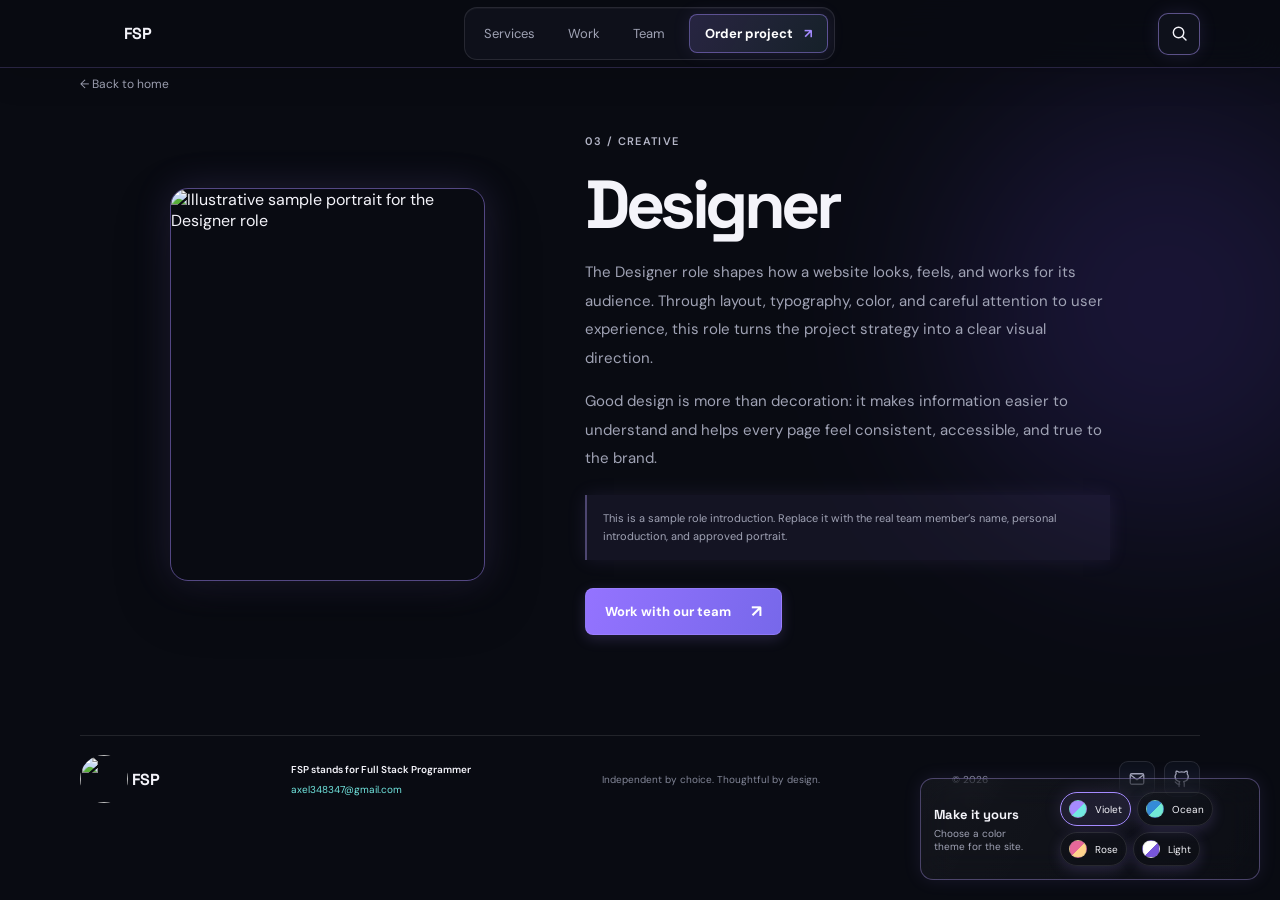
==== designer.html @ d10b5d86 "Add files via upload" ====
<!DOCTYPE html>
<html lang="en">
  <head>
    <meta charset="UTF-8" />
    <meta name="viewport" content="width=device-width, initial-scale=1.0, viewport-fit=cover" />
    <meta name="theme-color" content="#090b12" />
    <meta name="description" content="Meet the Designer role in the CORE FS PANIC sample team." />
    <title>Designer — CORE FS PANIC</title>
    <link rel="preconnect" href="https://fonts.googleapis.com" />
    <link rel="preconnect" href="https://fonts.gstatic.com" crossorigin />
    <link href="https://fonts.googleapis.com/css2?family=DM+Sans:wght@400;500;600;700&family=Space+Grotesk:wght@400;500;600;700&display=swap" rel="stylesheet" />
    <link rel="stylesheet" href="styles.css" />
  </head>
  <body>
    <div class="ambient ambient-one" aria-hidden="true"></div>
    <header class="site-header">
      <a class="team-brand header-team-brand" href="index.html#home" aria-label="CORE FS PANIC, home"><span class="team-brand-mark" aria-hidden="true"><span>FS</span><i></i></span><span class="team-brand-name"><strong>CORE</strong><span>FS PANIC</span></span></a>
      <button class="menu-toggle" type="button" aria-label="Open navigation" aria-expanded="false"><span></span><span></span></button>
      <nav class="navigation" aria-label="Main navigation"><a href="services.html">Services</a><a href="work.html">Work</a><a href="index.html#team">Team</a><a class="nav-cta" href="services.html#project-enquiry">Order project <span aria-hidden="true">↗</span></a></nav>
    </header>
    <main class="section-wrap">
      <a class="back-link profile-home-link" href="index.html#home">← Back to home</a>
      <section class="team-profile">
        <img class="team-profile-photo" src="https://images.unsplash.com/photo-1506794778202-cad84cf45f1d?auto=format&fit=crop&w=800&q=85" alt="Illustrative sample portrait for the Designer role" />
        <div class="team-profile-copy"><p class="eyebrow">03 / Creative</p><h1>Designer</h1><p class="team-profile-intro">The Designer role shapes how a website looks, feels, and works for its audience. Through layout, typography, color, and careful attention to user experience, this role turns the project strategy into a clear visual direction.</p><p class="team-profile-intro">Good design is more than decoration: it makes information easier to understand and helps every page feel consistent, accessible, and true to the brand.</p><p class="team-profile-note">This is a sample role introduction. Replace it with the real team member’s name, personal introduction, and approved portrait.</p><a class="button button-primary" href="services.html#project-enquiry">Work with our team <span aria-hidden="true">↗</span></a></div>
      </section>
    </main>
    <footer class="site-footer"><a class="footer-logo" href="index.html#home" aria-label="Home"><img src="https://i.pinimg.com/736x/51/76/e4/5176e4032d4d30d5bdba6183592d395f.jpg" alt="" loading="lazy" /></a><div class="footer-details"><span class="footer-full-form">FSP stands for Full Stack Programmer</span><a class="footer-email" href="mailto:axel348347@gmail.com">axel348347@gmail.com</a></div><p>Independent by choice. Thoughtful by design.</p><span>© <span id="year"></span></span></footer>
    <script src="script.js"></script>
  </body>
</html>
---- styles.css ----
:root {
  color-scheme: dark;
  --bg: #090b12;
  --panel: #10131e;
  --text: #f4f4fa;
  --muted: #a0a3b5;
  --purple: #a58bff;
  --cyan: #72e8e1;
  --line: rgba(255, 255, 255, .1);
  --font-body: 'DM Sans', sans-serif;
  --font-display: 'Space Grotesk', sans-serif;
}

* { box-sizing: border-box; }
html { scroll-behavior: smooth; scroll-padding-top: 90px; }
body { margin: 0; overflow-x: hidden; background: var(--bg); color: var(--text); font-family: var(--font-body); -webkit-font-smoothing: antialiased; }
a { color: inherit; text-decoration: none; }
button { font: inherit; }
::selection { background: rgba(165, 139, 255, .4); color: #fff; }

.ambient { position: absolute; z-index: -1; pointer-events: none; border-radius: 50%; filter: blur(100px); opacity: .18; }
.ambient-one { width: 430px; height: 430px; top: 90px; right: -100px; background: #6545dc; }
.ambient-two { width: 340px; height: 340px; top: 1100px; left: -160px; background: #087d89; opacity: .12; }
.site-header, .site-footer { width: min(1120px, calc(100% - 64px)); margin: 0 auto; display: flex; align-items: center; justify-content: space-between; }
.site-header { height: 86px; border-bottom: 1px solid rgba(255,255,255,.07); }
.site-header > .header-logo { position: relative; z-index: 1; display: inline-flex; width: 48px; height: 48px; flex: 0 0 48px; overflow: hidden; border-radius: 50%; }
.site-header > .header-logo img { display: block; width: 100%; height: 100%; object-fit: cover; }
.brand { display: inline-flex; align-items: center; gap: 10px; font-family: var(--font-display); font-weight: 600; letter-spacing: -.04em; }
.brand-mark { width: 31px; height: 31px; display: grid; place-items: center; border: 1px solid rgba(165,139,255,.55); border-radius: 10px; color: var(--purple); box-shadow: 0 0 20px rgba(165,139,255,.16); font-size: 15px; }
.brand-dot { color: var(--purple); }
.navigation { display: flex; align-items: center; gap: 35px; color: #c3c4d0; font-size: 13px; }
.navigation a { transition: color .2s ease; }
.navigation a:hover, .text-link:hover, .card-link:hover { color: var(--cyan); }
.navigation .nav-cta { padding: 10px 16px; border: 1px solid rgba(165,139,255,.45); border-radius: 8px; color: white; box-shadow: 0 0 18px rgba(165,139,255,.1); }
.nav-cta span { margin-left: 8px; color: var(--purple); }
.menu-toggle { display: none; }
.section-wrap { width: min(1120px, calc(100% - 64px)); margin-inline: auto; }
.hero { min-height: 594px; display: grid; grid-template-columns: 1.1fr .9fr; align-items: center; gap: 20px; padding-top: 28px; padding-bottom: 45px; }
.eyebrow { margin: 0 0 22px; color: #b4b6c7; font-size: 11px; font-weight: 600; letter-spacing: .12em; text-transform: uppercase; }
.status-dot, .code-dot { display: inline-block; width: 7px; height: 7px; margin-right: 8px; border-radius: 50%; background: #71e6bd; box-shadow: 0 0 12px rgba(113,230,189,.8); vertical-align: 1px; }
.eyebrow-divider { padding: 0 7px; color: #5d6073; }
h1, h2, h3, p { margin-top: 0; }
h1, h2, h3 { font-family: var(--font-display); }
h1 { margin-bottom: 22px; font-size: clamp(48px, 6.1vw, 76px); line-height: 1.03; letter-spacing: -.065em; }
.gradient-text { color: transparent; background: linear-gradient(100deg, #c2adff 10%, #8cafff 52%, #7ce9db 100%); -webkit-background-clip: text; background-clip: text; }
.hero-description { max-width: 480px; margin-bottom: 29px; color: var(--muted); font-size: 16px; line-height: 1.8; }
.hero-actions { display: flex; align-items: center; gap: 27px; }
.button { min-height: 47px; padding: 0 19px; display: inline-flex; align-items: center; justify-content: center; gap: 20px; border-radius: 8px; font-size: 13px; font-weight: 700; transition: transform .2s ease, box-shadow .2s ease; }
.button:hover { transform: translateY(-2px); }
.button-primary { background: linear-gradient(110deg, #9473ff, #7768ea); color: #fff; box-shadow: 0 0 28px rgba(143,112,255,.32), inset 0 1px rgba(255,255,255,.3); }
.button-primary:hover { box-shadow: 0 0 38px rgba(143,112,255,.5), inset 0 1px rgba(255,255,255,.3); }
.button span { font-size: 17px; }
.text-link { color: #d6d6e0; font-size: 13px; transition: color .2s ease; }
.text-link span { padding-left: 8px; color: var(--purple); }
.hero-note { display: flex; align-items: center; gap: 11px; margin-top: 48px; color: #737789; font-size: 11px; }
.note-line { width: 28px; height: 1px; background: #62518f; }
.hero-art { position: relative; height: 430px; display: grid; place-items: center; isolation: isolate; }
.orbit { position: absolute; left: 50%; top: 50%; border: 1px solid rgba(198,188,255,.17); border-radius: 50%; transform: translate(-50%,-50%) rotate(-25deg); }
.orbit-outer { width: 385px; height: 275px; }
.orbit-inner { width: 290px; height: 205px; transform: translate(-50%,-50%) rotate(34deg); border-color: rgba(117,226,226,.18); }
.orb { position: absolute; border-radius: 50%; }
.orb-main { width: 205px; height: 205px; background: radial-gradient(circle at 33% 28%, #edddff 0, #a58bff 16%, #6652c9 47%, #18233b 76%); box-shadow: 0 0 45px rgba(165,139,255,.45), 0 0 110px rgba(90,84,211,.28), inset -20px -18px 38px rgba(4,8,20,.55); }
.orb-main::after { content: ''; position: absolute; inset: 5px; border: 1px solid rgba(255,255,255,.19); border-radius: inherit; }
.orb-small { width: 31px; height: 31px; top: 79px; right: 78px; background: radial-gradient(circle at 35% 30%, #d8fffa, #67d9d2 45%, #286f85); box-shadow: 0 0 27px rgba(114,232,225,.75); }
.art-card { position: absolute; display: flex; align-items: center; gap: 10px; padding: 12px 15px; border: 1px solid rgba(255,255,255,.12); border-radius: 10px; background: rgba(18,20,32,.78); box-shadow: 0 12px 40px rgba(0,0,0,.28); color: #e5e4ef; font-size: 11px; backdrop-filter: blur(14px); }
.card-top { top: 92px; left: 4px; transform: rotate(-5deg); }
.card-bottom { right: -4px; bottom: 96px; transform: rotate(4deg); }
.card-icon { color: var(--purple); font-size: 19px; }
.code-dot { width: 7px; height: 7px; margin: 0; }
.art-spark { position: absolute; color: #a9fbef; text-shadow: 0 0 15px var(--cyan); }
.spark-one { top: 113px; right: 50px; font-size: 23px; }
.spark-two { left: 54px; bottom: 110px; color: #c5adff; font-size: 30px; }
.trust-strip { min-height: 62px; display: flex; align-items: center; justify-content: center; gap: 25px; padding: 12px 20px; border-top: 1px solid var(--line); border-bottom: 1px solid var(--line); color: #7e8293; font-size: 9px; font-weight: 600; letter-spacing: .15em; }
.strip-line { width: 4px; height: 4px; border-radius: 50%; background: #8d79e8; box-shadow: 0 0 9px #8d79e8; }
.section-block { padding-top: 112px; padding-bottom: 112px; }
.section-heading { display: flex; align-items: end; justify-content: space-between; gap: 40px; margin-bottom: 42px; }
.section-heading .eyebrow { margin-bottom: 16px; }
h2 { margin-bottom: 0; font-size: clamp(36px, 4.4vw, 53px); line-height: 1.1; letter-spacing: -.055em; }
.muted-heading { color: #777b8d; }
.section-intro { max-width: 340px; margin: 0 0 4px; color: var(--muted); font-size: 13px; line-height: 1.8; }
.service-grid { display: grid; grid-template-columns: repeat(3, 1fr); gap: 15px; }
.service-card { min-height: 260px; padding: 23px 22px 20px; border: 1px solid var(--line); border-radius: 12px; background: linear-gradient(145deg, rgba(255,255,255,.035), rgba(255,255,255,.012)); transition: border-color .25s ease, transform .25s ease, box-shadow .25s ease; }
.service-card:hover { transform: translateY(-5px); border-color: rgba(165,139,255,.42); box-shadow: 0 10px 36px rgba(104,82,194,.12); }
.service-number { color: #777b8c; font-size: 9px; font-weight: 600; letter-spacing: .13em; }
.service-icon { width: 39px; height: 39px; margin: 22px 0 17px; display: grid; place-items: center; border: 1px solid rgba(165,139,255,.24); border-radius: 10px; background: rgba(165,139,255,.08); color: #b9a6ff; font-size: 20px; box-shadow: 0 0 20px rgba(165,139,255,.08); }
.service-card h3 { margin-bottom: 9px; font-size: 18px; letter-spacing: -.035em; }
.service-card p { min-height: 43px; margin-bottom: 15px; color: var(--muted); font-size: 11px; line-height: 1.7; }
.card-link { display: inline-flex; align-items: center; gap: 8px; margin-top: 4px; padding: 9px 12px; border: 1px solid rgba(165,139,255,.4); border-radius: 7px; background: rgba(165,139,255,.08); color: #c8c9d4; font-size: 10px; font-weight: 600; transition: color .2s ease, background .2s ease, border-color .2s ease, transform .2s ease; }
.card-link span { color: var(--purple); }
.service-card:hover .card-link { transform: translateY(-1px); border-color: var(--purple); background: rgba(165,139,255,.14); }
.work-section { border-top: 1px solid rgba(255,255,255,.055); border-bottom: 1px solid rgba(255,255,255,.055); background: linear-gradient(180deg, rgba(255,255,255,.015), rgba(255,255,255,.035) 50%, rgba(255,255,255,.012)); }
.work-heading { align-items: end; }
.project-grid { display: grid; grid-template-columns: 1fr 1fr; gap: 22px; }
.project-card { min-width: 0; }
.project-visual { position: relative; height: 300px; overflow: hidden; border: 1px solid rgba(255,255,255,.09); border-radius: 12px; transition: transform .3s ease, box-shadow .3s ease; }
.project-card:hover .project-visual { transform: translateY(-4px); box-shadow: 0 16px 44px rgba(0,0,0,.25); }
.lumen-visual { display: flex; align-items: center; justify-content: center; flex-direction: column; background: radial-gradient(ellipse at 50% 57%, #6f263c 0, #351726 37%, #17121b 76%); }
.lumen-sun { position: absolute; width: 155px; height: 155px; top: 43px; border-radius: 50%; background: linear-gradient(145deg, #ffdcb0, #e68668 66%, #bb4760); box-shadow: 0 0 75px rgba(255,129,115,.25); }
.lumen-word { z-index: 1; margin-top: 48px; color: #fff1df; font-family: var(--font-display); font-size: 49px; letter-spacing: -.08em; }
.lumen-word span { margin-left: 3px; font-family: var(--font-body); font-size: 10px; vertical-align: top; }
.lumen-caption { z-index: 1; margin-top: 1px; color: #f6cbb9; font-size: 8px; letter-spacing: .24em; }
.field-visual { padding: 23px 28px; background: #d0d8c2; color: #1c382d; }
.field-top, .field-bottom { position: relative; z-index: 1; display: flex; justify-content: space-between; font-size: 8px; font-weight: 700; letter-spacing: .16em; }
.field-top span { font-weight: 500; }
.field-shape { position: absolute; top: 76px; right: 53px; width: 185px; height: 185px; border: 1px solid rgba(28,56,45,.5); border-radius: 50%; background: radial-gradient(ellipse at 45% 40%, #d8a276, #a0aa7b 60%, #71856c); box-shadow: 14px 14px 0 rgba(36,62,48,.16); }
.field-title { position: relative; z-index: 1; margin-top: 73px; font-family: var(--font-display); font-size: 42px; line-height: .98; letter-spacing: -.07em; }
.field-title i { color: #496c51; font-weight: 400; }
.field-bottom { position: absolute; right: 28px; bottom: 22px; left: 28px; }
.project-meta { display: flex; justify-content: space-between; align-items: center; padding: 17px 2px 0; }
.project-meta h3 { margin-bottom: 5px; font-size: 15px; }
.project-meta p { margin: 0; color: #888c9d; font-size: 11px; }
.project-arrow { width: 32px; height: 32px; display: grid; place-items: center; border: 1px solid var(--line); border-radius: 50%; color: var(--purple); }
.about-section { display: grid; grid-template-columns: .8fr 1.2fr; align-items: center; gap: 80px; }
.about-mark { position: relative; width: 275px; height: 340px; margin: 0 auto; border: 1px solid rgba(165,139,255,.4); border-radius: 18px; box-shadow: 0 0 42px rgba(113,91,223,.2), 0 18px 45px rgba(0,0,0,.28); }
.about-photo { display: block; width: 100%; height: 100%; border: 3px solid rgba(165,139,255,.42); border-radius: inherit; object-fit: cover; object-position: center 35%; box-shadow: 0 0 24px rgba(165,139,255,.22); }
.about-ring { position: absolute; top: 14px; right: -17px; width: 62px; height: 62px; display: grid; place-items: center; border: 1px solid rgba(114,232,225,.4); border-radius: 50%; background: #0c1119; color: var(--cyan); font-size: 6px; line-height: 1.5; text-align: center; letter-spacing: .12em; transform: rotate(15deg); }
.about-copy .eyebrow { margin-bottom: 16px; }
.about-copy h2 { max-width: 520px; margin-bottom: 20px; font-size: clamp(35px, 4vw, 47px); }
.about-copy > p:not(.eyebrow) { max-width: 570px; margin-bottom: 14px; color: var(--muted); font-size: 13px; line-height: 1.85; }
.about-copy .text-link { display: inline-block; margin-top: 12px; }
.contact-section { position: relative; margin-bottom: 70px; padding: 78px 25px 72px; overflow: hidden; border: 1px solid rgba(165,139,255,.2); border-radius: 17px; background: radial-gradient(ellipse at 50% 115%, rgba(105,78,217,.23), transparent 57%), linear-gradient(135deg, #11131e, #0e1019); text-align: center; box-shadow: 0 15px 70px rgba(87,65,174,.09); }
.contact-section::before { content: ''; position: absolute; top: -145px; left: 50%; width: 310px; height: 230px; border-radius: 50%; background: rgba(118,89,255,.14); filter: blur(75px); transform: translateX(-50%); }
.contact-section > * { position: relative; }
.contact-section .eyebrow { margin-bottom: 19px; }
.contact-section h2 { font-size: clamp(43px, 6vw, 67px); }
.contact-copy { margin: 19px 0 25px; color: var(--muted); font-size: 13px; }
.contact-button { min-width: 220px; }
.contact-reminder { margin: 15px 0 0; color: #777b8d; font-size: 10px; }
.site-footer { min-height: 88px; border-top: 1px solid var(--line); color: #828697; font-size: 10px; }
.site-footer .brand { color: var(--text); font-size: 13px; }
.site-footer .brand-mark { width: 27px; height: 27px; font-size: 12px; }
.site-footer .footer-logo { position: relative; z-index: 1; display: inline-flex; width: 48px; height: 48px; flex: 0 0 48px; overflow: hidden; border-radius: 50%; }
.site-footer .footer-logo img { display: block; width: 100%; height: 100%; object-fit: cover; }
.site-footer p { margin: 0; }

@media (max-width: 760px) {
  .site-header, .site-footer, .section-wrap { width: min(100% - 40px, 560px); }
  .site-header { height: 72px; }
  .menu-toggle { width: 38px; height: 38px; display: flex; flex-direction: column; align-items: center; justify-content: center; gap: 5px; border: 1px solid var(--line); border-radius: 8px; background: transparent; cursor: pointer; }
  .menu-toggle span { width: 15px; height: 1px; background: #eee; transition: transform .2s ease; }
  .menu-toggle[aria-expanded="true"] span:first-child { transform: translateY(3px) rotate(45deg); }
  .menu-toggle[aria-expanded="true"] span:last-child { transform: translateY(-3px) rotate(-45deg); }
  .navigation { position: absolute; z-index: 5; top: 64px; right: 20px; left: 20px; display: none; align-items: stretch; gap: 0; padding: 8px 16px; border: 1px solid var(--line); border-radius: 12px; background: rgba(15,17,27,.97); box-shadow: 0 14px 35px rgba(0,0,0,.35); }
  .navigation.is-open { display: flex; flex-direction: column; }
  .navigation a { padding: 13px 4px; }
  .navigation .nav-cta { margin: 5px 0 8px; padding: 11px 13px; }
  .hero { min-height: initial; grid-template-columns: 1fr; gap: 4px; padding-top: 75px; padding-bottom: 25px; }
  .hero-copy { position: relative; z-index: 1; }
  .hero-art { height: 330px; margin-top: -3px; }
  .orb-main { width: 170px; height: 170px; }
  .orbit-outer { width: min(350px, 90vw); height: 245px; }
  .orbit-inner { width: min(270px, 76vw); height: 190px; }
  .orb-small { top: 46px; right: 18%; }
  .card-top { top: 50px; left: 0; }
  .card-bottom { right: 0; bottom: 55px; }
  .trust-strip { flex-wrap: wrap; gap: 12px; font-size: 8px; }
  .section-block { padding-top: 78px; padding-bottom: 78px; }
  .section-heading { display: block; margin-bottom: 30px; }
  .section-intro { margin-top: 17px; }
  .service-grid { grid-template-columns: 1fr; gap: 12px; }
  .service-card { min-height: 0; }
  .service-card p { min-height: 0; }
  .team-grid { grid-template-columns: repeat(2, minmax(0, 1fr)); gap: 12px; }
  .team-card-copy { padding: 13px 11px 15px; }
  .project-grid { grid-template-columns: 1fr; gap: 27px; }
  .project-visual { height: 260px; }
  .about-section { grid-template-columns: 1fr; gap: 48px; }
  .about-mark { width: min(225px, 80vw); height: 280px; }
  .contact-section { margin-bottom: 45px; padding: 62px 18px; }
  .site-footer { min-height: 105px; flex-wrap: wrap; gap: 4px 12px; padding: 20px 0; }
  .site-footer p { order: 3; width: 100%; }
}

@media (max-width: 420px) {
  .site-header, .site-footer, .section-wrap { width: calc(100% - 36px); }
  h1 { font-size: 48px; }
  .hero .eyebrow { font-size: 9px; letter-spacing: .09em; }
  .hero-description { font-size: 14px; }
  .hero-actions { gap: 17px; }
  .button { padding-inline: 14px; gap: 12px; }
  .hero-note { margin-top: 36px; }
  .trust-strip { letter-spacing: .1em; }
  .project-visual { height: 225px; }
  .lumen-sun { width: 125px; height: 125px; top: 31px; }
  .lumen-word { font-size: 42px; }
  .field-shape { top: 56px; right: 31px; width: 155px; height: 155px; }
  .field-title { margin-top: 64px; font-size: 36px; }
  .contact-section h2 { font-size: 42px; }
}

@media (prefers-reduced-motion: reduce) {
  *, *::before, *::after { scroll-behavior: auto !important; transition-duration: .01ms !important; }
}

/* Team identity and profiles */
.team-brand { width: fit-content; display: flex; align-items: center; gap: 13px; margin: 0 0 34px; padding: 12px 17px 12px 12px; border: 1px solid rgba(165,139,255,.32); border-radius: 14px; background: linear-gradient(120deg, rgba(165,139,255,.1), rgba(114,232,225,.035)); box-shadow: 0 8px 30px rgba(90,70,175,.15); }
.team-brand-mark { position: relative; width: 48px; height: 48px; display: grid; place-items: center; overflow: hidden; border: 1px solid rgba(114,232,225,.55); border-radius: 13px; background: linear-gradient(145deg, rgba(165,139,255,.24), rgba(114,232,225,.08)); color: var(--text); font-family: var(--font-display); font-size: 17px; font-weight: 700; letter-spacing: -.08em; box-shadow: inset 0 0 16px rgba(165,139,255,.14), 0 0 18px rgba(114,232,225,.12); }
.team-brand-mark i { position: absolute; right: 5px; bottom: 6px; width: 8px; height: 8px; border-radius: 50%; background: var(--cyan); box-shadow: 0 0 10px var(--cyan); }
.team-brand-name { display: grid; gap: 2px; font-family: var(--font-display); line-height: 1; letter-spacing: .12em; }
.team-brand-name strong { color: var(--muted); font-size: 9px; font-weight: 600; }
.team-brand-name > span { color: var(--text); font-size: 16px; font-weight: 700; }
.site-header .header-team-brand { flex: 0 0 auto; margin: 0; padding: 6px 11px 6px 6px; gap: 9px; border-radius: 11px; }
.site-header .header-team-brand .team-brand-mark { width: 37px; height: 37px; border-radius: 10px; font-size: 14px; }
.site-header .header-team-brand .team-brand-mark i { right: 4px; bottom: 4px; width: 6px; height: 6px; }
.site-header .header-team-brand .team-brand-name strong { font-size: 7px; }
.site-header .header-team-brand .team-brand-name > span { font-size: 12px; }
.team-grid { display: grid; grid-template-columns: repeat(5, minmax(0, 1fr)); gap: 14px; }
@media (max-width: 1000px) {
  .team-grid { grid-template-columns: repeat(3, minmax(0, 1fr)); }
}
.team-card { display: block; min-width: 0; overflow: hidden; border: 1px solid var(--line); border-radius: 13px; background: linear-gradient(145deg, rgba(255,255,255,.045), rgba(255,255,255,.012)); color: inherit; text-decoration: none; transition: transform .25s ease, border-color .25s ease, box-shadow .25s ease; }
.team-card:hover { transform: translateY(-5px); border-color: rgba(165,139,255,.45); box-shadow: 0 12px 35px rgba(90,70,175,.16); }
.team-card:focus-visible { outline: 2px solid var(--cyan); outline-offset: 4px; }
.team-card img { display: block; width: 100%; aspect-ratio: 4 / 5; border: 2px solid rgba(165,139,255,.32); border-radius: 9px; object-fit: cover; object-position: center 35%; filter: saturate(.82); box-shadow: 0 0 18px rgba(165,139,255,.14); }
.team-card-copy { padding: 15px 14px 17px; }
.team-role { color: var(--purple); font-size: 8px; font-weight: 700; letter-spacing: .13em; }
.team-card h3 { margin: 9px 0 5px; font-size: 16px; }
.team-card p { margin: 0; color: var(--muted); font-size: 10px; line-height: 1.6; }
body[data-theme="light"] .team-card { background: linear-gradient(145deg, #fff, #f8f7fb); }
.team-name-link { display: inline-block; transition: color .2s ease; }
.team-name-link:hover, .team-name-link:focus-visible { color: var(--cyan); }
.team-name-link:focus-visible { outline: 2px solid var(--cyan); outline-offset: 4px; border-radius: 3px; }
.profile-home-link { margin: 28px 0 0; }
.team-profile { display: grid; grid-template-columns: minmax(220px, .75fr) 1.25fr; align-items: center; gap: clamp(35px, 8vw, 100px); max-width: 940px; margin: 22px auto 100px; }
.team-profile-photo { width: 100%; max-width: 340px; aspect-ratio: 4 / 5; object-fit: cover; object-position: center 35%; border: 1px solid color-mix(in srgb, var(--purple) 48%, transparent); border-radius: 18px; box-shadow: 0 20px 55px rgba(0,0,0,.25), 0 0 38px color-mix(in srgb, var(--purple) 16%, transparent); }
.team-profile-copy h1 { margin-bottom: 18px; font-size: clamp(44px, 6vw, 68px); }
.team-profile-intro { color: var(--muted); font-size: 15px; line-height: 1.9; }
.team-profile-note { margin: 22px 0 28px; padding: 14px 16px; border-left: 2px solid var(--purple); background: color-mix(in srgb, var(--purple) 7%, transparent); color: var(--muted); font-size: 11px; line-height: 1.7; }
.team-profile .back-link { margin-top: 0; }
@media (max-width: 760px) { .team-profile { grid-template-columns: 1fr; gap: 30px; margin: 22px auto 70px; } .team-profile-photo { width: min(100%, 300px); justify-self: center; } }

/* Interactive portfolio color themes */
body { transition: background-color .35s ease, color .35s ease; }
body[data-theme="ocean"] { --bg: #07111a; --panel: #0d1d2a; --purple: #71baff; --cyan: #72ead6; }
body[data-theme="rose"] { --bg: #160b12; --panel: #24101d; --purple: #ff8db5; --cyan: #ffd28c; }
body[data-theme="light"] {
  color-scheme: light;
  --bg: #f4f3f8;
  --panel: #ffffff;
  --text: #201d2b;
  --muted: #656174;
  --purple: #7755d9;
  --cyan: #138c88;
  --line: rgba(37, 31, 54, .14);
}
body[data-theme="ocean"] .gradient-text { background-image: linear-gradient(100deg, #9fd8ff 10%, #7cc8f2 52%, #81f1dc 100%); }
body[data-theme="rose"] .gradient-text { background-image: linear-gradient(100deg, #ffc0d4 10%, #ff9fba 52%, #ffd28c 100%); }
body[data-theme="light"] .gradient-text { background-image: linear-gradient(100deg, #7653d8 10%, #5678d7 52%, #168d88 100%); }
body[data-theme="ocean"] .button-primary { background: linear-gradient(110deg, #348bd8, #2777ba); box-shadow: 0 0 28px rgba(64, 160, 235, .3), inset 0 1px rgba(255,255,255,.3); }
body[data-theme="rose"] .button-primary { background: linear-gradient(110deg, #e76899, #c75281); box-shadow: 0 0 28px rgba(231, 104, 153, .3), inset 0 1px rgba(255,255,255,.3); }
body[data-theme="light"] .button-primary { background: linear-gradient(110deg, #7653d8, #5943b8); }
body[data-theme="ocean"] .ambient-one { background: #287dcc; }
body[data-theme="rose"] .ambient-one { background: #c94378; }
body[data-theme="light"] .ambient-one { opacity: .1; }
body[data-theme="ocean"] .contact-section { border-color: rgba(113,186,255,.27); background: radial-gradient(ellipse at 50% 115%, rgba(50,139,216,.24), transparent 57%), linear-gradient(135deg, #0e1b27, #0a141e); }
body[data-theme="rose"] .contact-section { border-color: rgba(255,141,181,.25); background: radial-gradient(ellipse at 50% 115%, rgba(205,75,130,.23), transparent 57%), linear-gradient(135deg, #21101b, #170c14); }
body[data-theme="ocean"] .navigation { color: #c0d5e5; }
body[data-theme="rose"] .navigation { color: #e2c5d1; }
body[data-theme="ocean"] .navigation .nav-cta { border-color: rgba(113,186,255,.45); }
body[data-theme="rose"] .navigation .nav-cta { border-color: rgba(255,141,181,.45); }
body[data-theme="light"] .navigation { color: #514d60; }
body[data-theme="light"] .navigation .nav-cta { color: var(--text); }
body[data-theme="light"] .eyebrow { color: #625e70; }
body[data-theme="light"] .muted-heading { color: #777286; }
body[data-theme="light"] .text-link,
body[data-theme="light"] .card-link { color: #4e4a5c; }
body[data-theme="light"] .trust-strip { color: #686477; }
body[data-theme="light"] .work-section { border-color: var(--line); background: linear-gradient(180deg, rgba(91,72,150,.025), rgba(91,72,150,.07) 50%, rgba(91,72,150,.025)); }
body[data-theme="light"] .service-card { background: linear-gradient(145deg, #fff, #f8f7fb); }
body[data-theme="light"] .service-number,
body[data-theme="light"] .project-meta p,
body[data-theme="light"] .site-footer { color: #686477; }
body[data-theme="light"] .contact-section { border-color: rgba(119,85,217,.25); background: radial-gradient(ellipse at 50% 115%, rgba(105,78,217,.13), transparent 57%), linear-gradient(135deg, #fff, #f4f1fb); }
body[data-theme="light"] .about-ring { background: #fff; }
body[data-theme="light"] .menu-toggle { background: rgba(255,255,255,.72); }
body[data-theme="light"] .menu-toggle span { background: #282437; }
body[data-theme="light"] .navigation { background: rgba(255,255,255,.98); }

.theme-picker { display: flex; align-items: center; justify-content: space-between; gap: 24px; margin: 0 0 30px; padding: 19px 22px; border: 1px solid var(--line); border-radius: 13px; background: linear-gradient(120deg, rgba(255,255,255,.045), rgba(255,255,255,.015)); }
.theme-picker-copy h3 { margin: 0 0 4px; font-size: 15px; }
.theme-picker-copy p { margin: 0; color: var(--muted); font-size: 11px; }
.theme-options { display: flex; flex-wrap: wrap; justify-content: flex-end; gap: 9px; }
.theme-option { display: inline-flex; align-items: center; gap: 8px; min-height: 39px; padding: 6px 11px; border: 1px solid var(--line); border-radius: 999px; background: transparent; color: var(--text); font-size: 11px; cursor: pointer; transition: border-color .2s ease, background .2s ease, transform .2s ease, box-shadow .2s ease; }
.theme-option:hover { transform: translateY(-2px); border-color: var(--purple); }
.theme-option[aria-checked="true"] { border-color: var(--purple); background: rgba(165,139,255,.1); box-shadow: 0 0 18px rgba(165,139,255,.16); }
.theme-option:focus-visible { outline: 2px solid var(--cyan); outline-offset: 3px; }
.theme-swatch { width: 18px; height: 18px; flex: 0 0 18px; border: 1px solid rgba(127,127,127,.28); border-radius: 50%; }
.swatch-violet { background: linear-gradient(135deg, #a58bff 50%, #72e8e1 50%); }
.swatch-ocean { background: linear-gradient(135deg, #348bd8 50%, #72ead6 50%); }
.swatch-rose { background: linear-gradient(135deg, #e76899 50%, #ffd28c 50%); }
.swatch-light { background: linear-gradient(135deg, #fff 50%, #7755d9 50%); }
body[data-theme="light"] .theme-picker { background: linear-gradient(120deg, #fff, #f8f6fc); }
.theme-picker-floating { position: fixed; z-index: 40; right: 20px; bottom: 20px; width: min(340px, calc(100vw - 32px)); margin: 0; padding: 13px; box-shadow: 0 12px 36px rgba(0,0,0,.28); backdrop-filter: blur(16px); }
.theme-picker-floating .theme-picker-copy h3 { font-size: 13px; }
.theme-picker-floating .theme-picker-copy p { font-size: 10px; }
.theme-picker-floating .theme-options { justify-content: flex-start; gap: 6px; }
.theme-picker-floating .theme-option { min-height: 34px; padding: 5px 8px; font-size: 10px; }
@media (max-width: 760px) { .theme-picker-floating { right: 12px; bottom: 12px; width: min(340px, calc(100vw - 24px)); padding: 11px; } }

.atelier-visual { display: flex; align-items: center; justify-content: center; background: radial-gradient(ellipse at 50% 75%, #ead2b1, #c6a888 55%, #806c5f); color: #352a25; }
.atelier-kicker, .atelier-edition { position: absolute; z-index: 2; font-size: 8px; font-weight: 700; letter-spacing: .17em; }
.atelier-kicker { top: 23px; left: 25px; }
.atelier-edition { right: 25px; bottom: 22px; }
.atelier-vase { position: absolute; bottom: 54px; width: 83px; height: 143px; border-radius: 44% 44% 28% 28% / 24% 24% 18% 18%; background: linear-gradient(110deg, #735b4c, #c49a72 48%, #80634f); box-shadow: inset 8px 0 15px rgba(255,255,255,.2), 12px 17px 24px rgba(56,38,27,.2); }
.vase-one { left: calc(50% - 78px); transform: rotate(-8deg); }
.vase-two { right: calc(50% - 91px); bottom: 49px; width: 66px; height: 112px; background: linear-gradient(110deg, #697260, #aeb195 50%, #727a64); transform: rotate(8deg); }
.atelier-name { z-index: 1; margin-top: 56px; font-family: var(--font-display); font-size: 42px; font-weight: 600; letter-spacing: -.08em; }
.atelier-name span { font-size: 14px; font-weight: 400; letter-spacing: -.04em; }
.play-visual { padding: 23px 28px; background: #d4ee58; color: #1c2631; }
.play-kicker, .play-bottom { position: relative; z-index: 1; display: block; font-size: 8px; font-weight: 700; letter-spacing: .16em; }
.play-circle { position: absolute; top: 54px; right: 44px; width: 190px; height: 190px; border-radius: 50%; background: radial-gradient(circle at 35% 30%, #ff9c76, #f35880 58%, #a73fd0); box-shadow: 0 13px 35px rgba(80,49,110,.2); }
.play-circle::after { content: ''; position: absolute; top: 25px; left: 35px; width: 125px; height: 125px; border: 1px solid rgba(255,255,255,.55); border-radius: 50%; }
.play-title { position: relative; z-index: 1; margin-top: 62px; font-family: var(--font-display); font-size: 42px; font-weight: 700; line-height: .95; letter-spacing: -.07em; }
.play-title i { color: #435eaa; font-weight: 500; }
.play-sticker { position: absolute; z-index: 2; top: 119px; right: 31px; width: 59px; height: 59px; display: grid; place-content: center; border-radius: 50%; background: #f7f2dd; color: #27314b; font-size: 8px; font-weight: 700; line-height: 1.25; text-align: center; transform: rotate(12deg); }
.play-bottom { position: absolute; bottom: 22px; left: 28px; }

@media (max-width: 760px) {
  .theme-picker { align-items: flex-start; flex-direction: column; gap: 16px; }
  .theme-options { justify-content: flex-start; }
}
@media (max-width: 420px) {
  .theme-options { gap: 7px; }
  .theme-option { padding-inline: 9px; font-size: 10px; }
  .atelier-name { font-size: 36px; }
  .play-circle { right: 22px; width: 160px; height: 160px; }
  .play-circle::after { width: 105px; height: 105px; }
  .play-sticker { right: 16px; }
  .play-title { font-size: 37px; }
}

/* Service detail pages */
.service-card { display: block; color: inherit; text-decoration: none; }
.service-card:focus-visible, .filter-button:focus-visible, .template-apply:focus-visible { outline: 2px solid var(--cyan); outline-offset: 4px; }
.service-page { padding-top: 28px; }
.back-link { display: inline-block; margin: 8px 0 20px; color: var(--muted); font-size: 12px; transition: color .2s ease; }
.back-link:hover { color: var(--cyan); }
.service-hero { max-width: 780px; padding: 65px 0 88px; }
.service-hero .eyebrow { margin-bottom: 18px; }
.service-hero h1 { font-size: clamp(48px, 7vw, 78px); }
.service-lead { max-width: 660px; margin: 0 0 27px; color: var(--muted); font-size: 16px; line-height: 1.85; }
.template-section, .sdlc-section { padding-bottom: 100px; }
.template-section .section-heading, .sdlc-section .section-heading { margin-bottom: 34px; }
.template-filters { display: flex; flex-wrap: wrap; gap: 9px; margin: 25px 0 12px; }
.filter-button { padding: 9px 14px; border: 1px solid var(--line); border-radius: 999px; background: transparent; color: var(--muted); font-size: 11px; cursor: pointer; transition: color .2s ease, border-color .2s ease, background .2s ease; }
.filter-button:hover, .filter-button.is-active { border-color: var(--purple); background: rgba(165,139,255,.1); color: var(--text); }
.template-count { margin-bottom: 17px; color: var(--muted); font-size: 11px; }
.template-grid { display: grid; grid-template-columns: repeat(3, minmax(0, 1fr)); gap: 18px; }
.template-card { min-width: 0; padding: 10px; border: 1px solid var(--line); border-radius: 13px; background: linear-gradient(145deg, rgba(255,255,255,.04), rgba(255,255,255,.012)); transition: transform .25s ease, border-color .25s ease, box-shadow .25s ease; }
.template-card:hover { transform: translateY(-4px); border-color: rgba(165,139,255,.42); box-shadow: 0 12px 35px rgba(90,70,175,.14); }
.template-preview { position: relative; height: 180px; overflow: hidden; border-radius: 8px; background: var(--preview-bg); color: var(--preview-ink); }
.preview-nav { position: absolute; z-index: 2; top: 12px; right: 13px; left: 13px; display: flex; justify-content: space-between; align-items: center; font-size: 7px; font-weight: 700; letter-spacing: .1em; }
.preview-nav span:last-child { width: 35px; height: 5px; border-top: 1px solid currentColor; border-bottom: 1px solid currentColor; opacity: .65; }
.preview-title { position: absolute; z-index: 2; top: 51px; left: 15px; max-width: 62%; font-family: var(--font-display); font-size: 23px; font-weight: 600; line-height: .98; letter-spacing: -.07em; }
.preview-title i { color: var(--preview-accent); font-weight: 400; }
.preview-button { position: absolute; z-index: 2; bottom: 21px; left: 15px; width: 67px; height: 18px; border-radius: 4px; background: var(--preview-accent); box-shadow: 0 4px 14px color-mix(in srgb, var(--preview-accent) 40%, transparent); }
.preview-shape { position: absolute; top: 41px; right: 18px; width: 91px; height: 108px; border-radius: 48% 48% 12px 12px; background: radial-gradient(circle at 35% 28%, color-mix(in srgb, var(--preview-accent) 75%, white), var(--preview-accent) 48%, color-mix(in srgb, var(--preview-accent) 38%, var(--preview-bg))); box-shadow: 0 8px 28px color-mix(in srgb, var(--preview-accent) 22%, transparent); }
.layout-1 .preview-shape { top: 58px; right: 29px; width: 100px; height: 74px; border-radius: 50%; transform: rotate(-18deg); }
.layout-2 .preview-shape { top: 45px; right: 15px; width: 77px; height: 93px; border-radius: 45% 45% 10% 10%; transform: rotate(8deg); }
.layout-3 .preview-shape { top: 65px; right: 19px; width: 83px; height: 67px; border-radius: 10px; transform: rotate(-8deg); }
.layout-4 .preview-shape { top: 42px; right: 21px; width: 76px; height: 76px; border-radius: 50%; box-shadow: 0 0 0 11px color-mix(in srgb, var(--preview-accent) 18%, transparent), 0 0 30px color-mix(in srgb, var(--preview-accent) 35%, transparent); }
.layout-5 .preview-shape { top: 45px; right: 24px; width: 80px; height: 104px; border-radius: 50% 50% 8px 8px; transform: rotate(13deg); }
.template-meta { display: flex; justify-content: space-between; align-items: center; gap: 10px; padding: 12px 2px 3px; }
.template-meta h3 { margin: 0 0 4px; font-size: 13px; }
.template-meta p { margin: 0; color: var(--muted); font-size: 10px; }
.template-apply { flex: 0 0 auto; padding: 8px 10px; border: 1px solid rgba(165,139,255,.4); border-radius: 7px; background: transparent; color: var(--text); font-size: 10px; transition: background .2s ease, box-shadow .2s ease; }
.template-apply:hover { background: rgba(165,139,255,.13); box-shadow: 0 0 16px rgba(165,139,255,.15); }
.design-loader { position: fixed; z-index: 1000; inset: 0; display: grid; place-items: center; overflow: hidden; background: radial-gradient(ellipse at center, color-mix(in srgb, var(--panel) 92%, var(--purple)) 0, color-mix(in srgb, var(--bg) 96%, black) 58%, #05060a 100%); color: var(--text); opacity: 0; visibility: hidden; pointer-events: none; transition: opacity .3s ease, visibility .3s ease; }
.design-loader.is-visible { opacity: 1; visibility: visible; pointer-events: auto; }
.design-loader-content { position: relative; display: grid; justify-items: center; padding: 55px 75px; text-align: center; }
.design-loader-content::before { position: absolute; inset: 30px 35px; border: 1px solid color-mix(in srgb, var(--cyan) 42%, transparent); border-radius: 50%; box-shadow: 0 0 38px color-mix(in srgb, var(--purple) 25%, transparent), inset 0 0 30px color-mix(in srgb, var(--cyan) 11%, transparent); content: ''; animation: loader-orbit 5s linear infinite; }
.design-loader-mark { position: relative; color: var(--text); font-family: var(--font-display); font-size: clamp(76px, 16vw, 142px); font-weight: 700; line-height: .85; letter-spacing: -.12em; text-shadow: 0 0 8px var(--cyan), 0 0 24px var(--purple), 0 0 58px color-mix(in srgb, var(--cyan) 72%, transparent); animation: loader-electric .55s steps(2, end) infinite; }
.design-loader-title { position: relative; margin-top: 15px; color: var(--cyan); font-family: var(--font-display); font-size: clamp(15px, 3vw, 21px); font-weight: 600; letter-spacing: .62em; text-indent: .62em; text-shadow: 0 0 18px color-mix(in srgb, var(--cyan) 70%, transparent); }
.design-loader-content p { position: relative; margin: 14px 0 0; color: var(--text); font-size: 14px; letter-spacing: .22em; }
.loader-deco { position: absolute; color: var(--cyan); font-size: clamp(22px, 4vw, 42px); text-shadow: 0 0 16px var(--cyan), 0 0 32px var(--purple); animation: loader-spark 1.3s ease-in-out infinite alternate; }
.loader-top { top: 15%; left: 50%; transform: translateX(-50%); }
.loader-right { top: 50%; right: 13%; }
.loader-bottom { bottom: 14%; left: 50%; }
.loader-left { top: 50%; left: 13%; }
@keyframes loader-orbit { to { transform: rotate(360deg); } }
@keyframes loader-electric { 0%, 18%, 22%, 55%, 100% { transform: translate(0); opacity: 1; } 20% { transform: translate(-3px, 1px) skewX(-5deg); opacity: .72; } 56% { transform: translate(3px, -1px) skewX(4deg); opacity: .82; } }
@keyframes loader-spark { from { opacity: .45; scale: .8; } to { opacity: 1; scale: 1.15; } }
@media (prefers-reduced-motion: reduce) {
  .design-loader-content::before, .design-loader-mark, .loader-deco { animation: none; }
}
.strategy-steps { display: grid; gap: 15px; padding-bottom: 100px; }
.strategy-step { display: grid; grid-template-columns: 60px 1fr; gap: 20px; padding: 30px; border: 1px solid var(--line); border-radius: 14px; background: linear-gradient(145deg, rgba(255,255,255,.035), rgba(255,255,255,.012)); }
.step-number { width: 43px; height: 43px; display: grid; place-items: center; border: 1px solid rgba(165,139,255,.35); border-radius: 12px; background: rgba(165,139,255,.08); color: var(--purple); font-family: var(--font-display); font-size: 16px; font-weight: 600; }
.strategy-step .eyebrow { margin: 1px 0 9px; color: var(--purple); }
.strategy-step h2 { max-width: 740px; margin-bottom: 14px; font-size: clamp(25px, 3vw, 34px); }
.strategy-step p:not(.eyebrow), .strategy-step li { max-width: 790px; color: var(--muted); font-size: 13px; line-height: 1.8; }
.strategy-step ul { display: grid; gap: 5px; padding-left: 19px; }
.strategy-step li::marker { color: var(--purple); }
.strategy-step .step-outcome, .sdlc-card .step-outcome { margin: 15px 0 0; padding: 12px 14px; border-left: 2px solid var(--purple); background: rgba(165,139,255,.06); }
.strategy-step .step-outcome strong, .sdlc-card .step-outcome strong { color: var(--text); }
.sdlc-grid { display: grid; grid-template-columns: repeat(2, minmax(0, 1fr)); gap: 14px; }
.sdlc-card { padding: 22px; border: 1px solid var(--line); border-radius: 13px; background: linear-gradient(145deg, rgba(255,255,255,.035), rgba(255,255,255,.012)); }
.sdlc-card .step-number { margin-bottom: 22px; }
.sdlc-card .eyebrow { margin-bottom: 8px; color: var(--purple); }
.sdlc-card h3, .function-list h3 { margin-bottom: 10px; font-size: 19px; letter-spacing: -.035em; }
.sdlc-card p:not(.eyebrow) { color: var(--muted); font-size: 12px; line-height: 1.8; }
.sdlc-card .step-outcome { font-size: 11px !important; }
.function-section { display: grid; grid-template-columns: .85fr 1.15fr; gap: 55px; padding: 15px 0 100px; }
.function-list { display: grid; gap: 12px; }
.function-list article { padding: 20px; border: 1px solid var(--line); border-radius: 12px; background: rgba(255,255,255,.02); }
.function-list h3 { font-size: 16px; }
.function-list p { margin: 0; color: var(--muted); font-size: 12px; line-height: 1.8; }
.service-contact { margin-bottom: 70px; }
body[data-theme="light"] .service-page .muted-heading { color: #777286; }
body[data-theme="light"] .template-card, body[data-theme="light"] .strategy-step, body[data-theme="light"] .sdlc-card, body[data-theme="light"] .function-list article { background: linear-gradient(145deg, #fff, #f8f7fb); }
body[data-theme="light"] .strategy-step .step-outcome, body[data-theme="light"] .sdlc-card .step-outcome { background: rgba(119,85,217,.07); }

@media (max-width: 760px) {
  .service-page { padding-top: 18px; }
  .service-hero { padding: 45px 0 65px; }
  .template-grid { grid-template-columns: repeat(2, minmax(0, 1fr)); gap: 12px; }
  .template-preview { height: 155px; }
  .preview-title { font-size: 20px; }
  .template-meta { align-items: flex-start; flex-direction: column; }
  .strategy-step { grid-template-columns: 43px 1fr; gap: 14px; padding: 22px 17px; }
  .sdlc-grid { grid-template-columns: 1fr; }
  .function-section { grid-template-columns: 1fr; gap: 25px; }
}
@media (max-width: 420px) {
  .template-grid { grid-template-columns: 1fr; }
  .template-preview { height: 190px; }
  .preview-title { top: 58px; font-size: 25px; }
  .preview-shape { width: 104px; height: 122px; }
  .strategy-step { grid-template-columns: 1fr; }
  .strategy-step .step-number { width: 38px; height: 38px; }
}

/* Consistent interactive button treatment */
button, .button, .nav-cta, .card-link, .template-apply {
  border: 1px solid color-mix(in srgb, var(--purple) 48%, transparent);
  box-shadow: 0 4px 14px color-mix(in srgb, var(--purple) 18%, transparent);
  transition: transform .22s ease, box-shadow .22s ease, border-color .22s ease, background-color .22s ease;
}

button:hover, .button:hover, .nav-cta:hover, .card-link:hover, .template-apply:hover {
  border-color: var(--cyan);
  box-shadow: 0 0 12px color-mix(in srgb, var(--cyan) 58%, transparent), 0 0 30px color-mix(in srgb, var(--purple) 48%, transparent);
  transform: translateY(-2px) rotate(-2deg) scale(1.03);
}

button:active, .button:active, .nav-cta:active, .card-link:active, .template-apply:active {
  box-shadow: 0 0 18px color-mix(in srgb, var(--cyan) 70%, transparent), 0 0 34px color-mix(in srgb, var(--purple) 55%, transparent);
  transform: translateY(0) rotate(1deg) scale(.98);
}

button:focus-visible, .button:focus-visible, .nav-cta:focus-visible, .card-link:focus-visible, .template-apply:focus-visible {
  outline: 2px solid var(--cyan);
  outline-offset: 3px;
}

/* Branded header and navigation */
.site-header {
  position: sticky;
  top: 0;
  z-index: 20;
  width: 100%;
  padding-inline: max(32px, calc((100% - 1120px) / 2));
  border-bottom-color: rgba(165,139,255,.2);
  background: color-mix(in srgb, var(--bg) 84%, transparent);
  backdrop-filter: blur(18px);
  box-shadow: 0 10px 32px rgba(0,0,0,.12);
}
.site-header .header-team-brand {
  border-color: color-mix(in srgb, var(--purple) 52%, transparent);
  background: linear-gradient(120deg, color-mix(in srgb, var(--purple) 17%, transparent), color-mix(in srgb, var(--cyan) 7%, transparent));
  box-shadow: 0 5px 24px color-mix(in srgb, var(--purple) 18%, transparent);
}
.navigation {
  gap: 7px;
  padding: 6px;
  border: 1px solid var(--line);
  border-radius: 13px;
  background: color-mix(in srgb, var(--panel) 82%, transparent);
  box-shadow: inset 0 1px rgba(255,255,255,.035);
}
.navigation a:not(.nav-cta) {
  padding: 10px 13px;
  border-radius: 8px;
  color: var(--muted);
  transition: color .2s ease, background .2s ease, transform .2s ease;
}
.navigation a:not(.nav-cta):hover {
  background: color-mix(in srgb, var(--purple) 12%, transparent);
  color: var(--text);
  transform: translateY(-1px);
}
.navigation .nav-cta {
  margin-left: 4px;
  padding: 10px 15px;
  background: linear-gradient(120deg, color-mix(in srgb, var(--purple) 17%, transparent), color-mix(in srgb, var(--cyan) 8%, transparent));
  font-weight: 700;
}
body[data-theme="light"] .site-header { background: rgba(244,243,248,.88); }
body[data-theme="light"] .navigation { background: rgba(255,255,255,.82); }

@media (max-width: 760px) {
  .site-header {
    padding-inline: 20px;
  }
  .navigation {
    top: 64px;
    padding: 9px 14px;
    background: color-mix(in srgb, var(--panel) 96%, transparent);
    box-shadow: 0 14px 35px rgba(0,0,0,.35);
  }
  .navigation a:not(.nav-cta) {
    padding: 13px 8px;
  }
  .navigation .nav-cta {
    margin: 5px 0 8px;
  }
}

/* Compact, angled header state while scrolling */
.site-header {
  transition: height .45s cubic-bezier(.22, 1, .36, 1), width .45s cubic-bezier(.22, 1, .36, 1), padding .45s cubic-bezier(.22, 1, .36, 1), border-color .35s ease, background-color .35s ease, box-shadow .35s ease;
}
.site-header > .header-team-brand,
.site-header > .menu-toggle,
.site-header .navigation {
  z-index: 1;
}
.site-header::before {
  position: absolute;
  z-index: 0;
  inset: 0;
  content: '';
  border: 1px solid color-mix(in srgb, var(--purple) 32%, transparent);
  background: color-mix(in srgb, var(--bg) 90%, transparent);
  clip-path: polygon(0 0, 100% 0, 100% 76%, 96% 100%, 4% 100%, 0 76%);
  backdrop-filter: blur(18px);
  filter: drop-shadow(0 10px 18px rgba(0,0,0,.2));
  opacity: 0;
  transform: translateY(-8px) scale(.97);
  transition: opacity .35s ease, transform .45s cubic-bezier(.22, 1, .36, 1);
  pointer-events: none;
}
.site-header.is-scrolled {
  width: min(800px, calc(100% - 40px));
  height: 56px;
  margin-inline: auto;
  padding-inline: 18px;
  border-bottom-color: transparent;
  background: transparent;
  box-shadow: none;
}
.site-header.is-scrolled::before {
  opacity: 1;
  transform: translateY(0) scale(1);
}
.site-header.is-scrolled > .header-team-brand,
.site-header.is-scrolled > .menu-toggle,
.site-header.is-scrolled .navigation {
  position: relative;
  z-index: 1;
}
.site-header.is-scrolled .header-team-brand {
  transform: scale(.88);
  transform-origin: left center;
}
.site-header.is-scrolled .navigation {
  transform: scale(.94);
  transform-origin: right center;
}

@media (max-width: 760px) {
  .site-header.is-scrolled {
    width: calc(100% - 44px);
    height: 52px;
    padding-inline: 12px;
  }
  .site-header.is-scrolled .navigation {
    position: absolute;
    top: 58px;
    right: 20px;
    left: 20px;
    transform: none;
  }
}

@media (prefers-reduced-motion: reduce) {
  .site-header { transition-duration: .01ms; }
}

.site-header::after {
  position: absolute;
  z-index: 2;
  right: 0;
  bottom: -1px;
  left: 0;
  height: 2px;
  width: var(--scroll-progress, 0%);
  background: linear-gradient(90deg, var(--purple), var(--cyan));
  box-shadow: 0 0 8px var(--purple), 0 0 16px color-mix(in srgb, var(--cyan) 70%, transparent);
  content: '';
  pointer-events: none;
}

/* Homepage destinations now live on their own pages. */
.home-page #services,
.home-page #work { display: none; }

.service-process, .work-page-section { padding-bottom: 100px; }
.service-process { display: grid; grid-template-columns: .85fr 1.15fr; gap: 55px; align-items: start; }
.service-process h2 { font-size: clamp(36px, 4.4vw, 53px); }
.project-detail { padding: 17px 2px 0; }
.project-detail .eyebrow { margin-bottom: 9px; color: var(--purple); font-size: 9px; }
.project-detail p:not(.eyebrow) { margin: 0 0 11px; color: var(--muted); font-size: 12px; line-height: 1.8; }
.project-detail p:last-child { margin-bottom: 0; }
.project-detail strong { color: var(--text); }
.site-footer > .team-brand { margin: 0; padding: 6px 11px 6px 6px; gap: 9px; border-radius: 11px; }
.site-footer > .team-brand .team-brand-mark { width: 32px; height: 32px; border-radius: 9px; font-size: 13px; }
.site-footer > .team-brand .team-brand-mark i { right: 4px; bottom: 4px; width: 6px; height: 6px; }
.site-footer > .team-brand .team-brand-name strong { font-size: 7px; }
.site-footer > .team-brand .team-brand-name > span { font-size: 11px; }
body[data-theme="light"] .project-detail strong { color: var(--text); }

@media (max-width: 760px) {
  .service-process { grid-template-columns: 1fr; gap: 25px; }
  .service-process, .work-page-section { padding-bottom: 70px; }
}

/* Project enquiry form */
.project-enquiry { padding-top: 35px; }
.project-enquiry .section-heading { margin-bottom: 30px; }
.project-form { display: grid; grid-template-columns: repeat(2, minmax(0, 1fr)); gap: 18px; padding: 26px; border: 1px solid var(--line); border-radius: 15px; background: linear-gradient(145deg, rgba(255,255,255,.04), rgba(255,255,255,.012)); }
.form-field { display: grid; gap: 8px; }
.form-field label { color: var(--text); font-size: 12px; font-weight: 600; }
.form-field input, .form-field select, .form-field textarea { width: 100%; min-height: 44px; padding: 11px 13px; border: 1px solid var(--line); border-radius: 8px; outline: none; background: color-mix(in srgb, var(--panel) 90%, transparent); color: var(--text); font: inherit; font-size: 12px; }
.form-field textarea { min-height: 125px; resize: vertical; line-height: 1.6; }
.form-field input:focus, .form-field select:focus, .form-field textarea:focus { border-color: var(--purple); box-shadow: 0 0 0 3px color-mix(in srgb, var(--purple) 18%, transparent); }
.form-field select:invalid { color: var(--muted); }
.form-field option { background: var(--panel); color: var(--text); }
.form-field-wide, .form-submit { grid-column: 1 / -1; }
.form-submit { display: flex; align-items: center; flex-wrap: wrap; gap: 16px; }
.form-submit .button { cursor: pointer; }
.form-note { margin: 0; color: var(--muted); font-size: 11px; line-height: 1.6; }
body[data-theme="light"] .project-form { background: linear-gradient(145deg, #fff, #f8f7fb); }
.form-success { grid-column: 1 / -1; display: grid; justify-items: center; padding: 28px 12px; text-align: center; animation: success-pop .55s cubic-bezier(.2, .9, .3, 1.3) both; }
.success-confetti { display: block; margin-bottom: 12px; font-size: 54px; animation: success-celebrate .8s ease-in-out both; }
.form-success .eyebrow { margin-bottom: 8px; color: var(--cyan); }
.form-success h2 { margin-bottom: 10px; font-size: clamp(32px, 5vw, 46px); }
.form-success > p:last-child { max-width: 420px; margin: 0; color: var(--muted); font-size: 13px; line-height: 1.7; }
.form-error { flex-basis: 100%; margin: 0; color: #ff9baf; font-size: 12px; line-height: 1.6; }
.form-submit button:disabled { cursor: wait; opacity: .72; }
@keyframes success-pop { from { opacity: 0; transform: translateY(18px) scale(.94); } to { opacity: 1; transform: translateY(0) scale(1); } }
@keyframes success-celebrate { 0% { transform: scale(.3) rotate(-25deg); } 65% { transform: scale(1.2) rotate(12deg); } 100% { transform: scale(1) rotate(0); } }
body[data-theme="light"] .form-error { color: #b4234a; }
@media (max-width: 600px) {
  .project-form { grid-template-columns: 1fr; gap: 15px; padding: 19px; }
  .form-field-wide, .form-submit { grid-column: auto; }
  .form-submit { align-items: flex-start; flex-direction: column; }
}

/* FS // PANIC homepage */
.panic-home {
  --bg: #07080c;
  --panel: #11131a;
  --text: #f4f5f8;
  --muted: #969ba9;
  --purple: #ff3366;
  --cyan: #10b981;
  --line: #232736;
  --font-body: 'Space Grotesk', sans-serif;
  --font-display: 'Space Grotesk', sans-serif;
  background: #07080c;
  color: #f4f5f8;
  font-family: 'Space Grotesk', sans-serif;
}
.panic-home .panic-glow { position: absolute; z-index: -1; top: 160px; right: -180px; width: 580px; height: 500px; border-radius: 50%; background: rgba(255,51,102,.1); filter: blur(120px); pointer-events: none; }
.panic-home .system-ticker { min-height: 36px; display: flex; align-items: center; justify-content: center; gap: 11px; padding: 7px 18px; border-bottom: 1px solid #232736; background: #0c0d13; color: #d2d5df; font-family: 'JetBrains Mono', monospace; font-size: 9px; letter-spacing: .04em; text-align: center; }
.panic-home .ticker-pulse, .panic-home .live-label i, .panic-home .event-badge i { display: inline-block; width: 7px; height: 7px; flex: 0 0 7px; border-radius: 50%; background: #10b981; box-shadow: 0 0 12px rgba(16,185,129,.9); }
.panic-home .system-ticker > span:nth-child(2) { color: #fff; font-weight: 700; }
.panic-home .ticker-detail { color: #858a98; }
.panic-home .system-ticker a { color: #ff6688; font-weight: 700; white-space: nowrap; }
.panic-home .site-header.panic-header { position: sticky; top: 0; z-index: 20; width: 100%; height: 74px; margin: 0; padding: 0 max(32px, calc((100% - 1240px) / 2)); border-bottom: 1px solid rgba(255,255,255,.07); background: rgba(7,8,12,.88); backdrop-filter: blur(18px); }
.panic-home .panic-logo { display: inline-flex; align-items: center; gap: 6px; color: #f7f7fa; font-family: 'JetBrains Mono', monospace; font-size: 16px; font-weight: 700; letter-spacing: -.08em; white-space: nowrap; }
.panic-home .panic-logo > span:first-child { color: #ff5279; }
.panic-home .panic-logo i { color: #666c7c; font-style: normal; }
.panic-home .panic-logo b { color: #ff3366; animation: panic-blink 1s steps(2, start) infinite; }
@keyframes panic-blink { to { visibility: hidden; } }
.panic-home .navigation { gap: 3px; padding: 5px; border: 0; background: transparent; box-shadow: none; color: #a7abba; font-family: 'JetBrains Mono', monospace; font-size: 10px; }
.panic-home .navigation a:not(.nav-cta) { padding: 10px 9px; color: #a7abba; }
.panic-home .navigation a:not(.nav-cta):hover { background: rgba(255,51,102,.08); color: #fff; }
.panic-home .navigation .nav-cta { margin-left: 9px; padding: 11px 15px; border-color: rgba(255,51,102,.5); border-radius: 6px; background: #ff3366; color: #fff; box-shadow: 0 0 24px rgba(255,51,102,.2); font-family: 'Space Grotesk', sans-serif; }
.panic-home .nav-cta span { color: #fff; }
.panic-home .section-wrap { width: min(1240px, calc(100% - 64px)); }
.panic-home h1, .panic-home h2, .panic-home h3 { font-family: 'Space Grotesk', sans-serif; }
.panic-home .mono-tag, .panic-home .eyebrow, .panic-home .terminal-inline, .panic-home .metric-footnote, .panic-home .venture-stage, .panic-home .vault-code { font-family: 'JetBrains Mono', monospace; }
.panic-home .panic-hero { display: grid; grid-template-columns: repeat(12, minmax(0,1fr)); grid-template-rows: 250px 255px; gap: 14px; padding-top: 52px; padding-bottom: 45px; }
.panic-home .panic-tile { position: relative; min-width: 0; overflow: hidden; padding: 23px; border: 1px solid #232736; border-radius: 12px; background: linear-gradient(145deg, #12141c, #0d0f15); }
.panic-home .panic-tile::after { position: absolute; right: -70px; bottom: -120px; width: 200px; height: 200px; border-radius: 50%; background: rgba(255,51,102,.08); filter: blur(60px); content: ''; pointer-events: none; }
.panic-home .hero-main-tile { grid-column: span 6; grid-row: span 2; display: flex; flex-direction: column; justify-content: center; padding: clamp(27px, 4vw, 50px); background: radial-gradient(ellipse at 12% 100%, rgba(255,51,102,.12), transparent 48%), #101219; }
.panic-home .mono-tag { margin: 0 0 18px; color: #ff6887; font-size: 9px; font-weight: 600; letter-spacing: .09em; }
.panic-home .hero-main-tile h1 { margin: 0 0 17px; font-size: clamp(39px, 5vw, 61px); line-height: 1.04; letter-spacing: -.07em; }
.panic-home .hero-main-tile h1 span, .panic-home .pitch-copy h2 span { color: #ff4c75; }
.panic-home .panic-lead { max-width: 560px; margin: 0; color: #a6a9b5; font-size: 13px; line-height: 1.8; }
.panic-home .panic-lead strong { color: #fff; }
.panic-home code { padding: 2px 5px; border: 1px solid #343846; border-radius: 4px; background: #171922; color: #dce1ed; font-family: 'JetBrains Mono', monospace; font-size: .9em; }
.panic-home .panic-actions { display: flex; flex-wrap: wrap; align-items: center; gap: 22px; margin-top: 25px; }
.panic-home .button-primary { border-color: #ff3366; border-radius: 6px; background: #ff3366; color: #fff; box-shadow: 0 7px 25px rgba(255,51,102,.2); }
.panic-home .button-primary:hover { box-shadow: 0 0 28px rgba(255,51,102,.42); }
.panic-home .panic-text-link { color: #d0d2da; font-size: 11px; }
.panic-home .panic-text-link span { padding-left: 6px; color: #ff6688; }
.panic-home .terminal-inline { margin-top: 32px; color: #7b8191; font-size: 9px; }
.panic-home .terminal-green { color: #10b981; }
.panic-home .terminal-command { color: #9da3b2; }
.panic-home .blinking-cursor { color: #ff3366; animation: panic-blink 1s steps(2, start) infinite; }
.panic-home .telemetry-tile { grid-column: span 3; grid-row: span 1; padding: 20px; }
.panic-home .telemetry-tile .mono-tag { display: flex; align-items: center; justify-content: space-between; margin-bottom: 14px; }
.panic-home .live-label { display: inline-flex; align-items: center; gap: 6px; color: #10b981; font-size: 8px; }
.panic-home .live-label i { width: 6px; height: 6px; flex-basis: 6px; }
.panic-home .metric-row { display: grid; grid-template-columns: 105px 1fr; align-items: center; padding: 7px 0; border-top: 1px solid rgba(255,255,255,.06); }
.panic-home .metric-row strong { color: #fff; font-family: 'JetBrains Mono', monospace; font-size: 26px; letter-spacing: -.08em; }
.panic-home .metric-row strong span { color: #ff5279; }
.panic-home .metric-row p { margin: 0; color: #9b9fad; font-size: 9px; line-height: 1.45; }
.panic-home .metric-footnote { position: absolute; right: 18px; bottom: 10px; margin: 0; color: #616675; font-size: 7px; }
.panic-home .event-tile { grid-column: span 3; grid-row: span 1; padding: 19px; }
.panic-home .event-tile .mono-tag { margin-bottom: 9px; }
.panic-home .event-badge { display: inline-flex; align-items: center; gap: 6px; color: #ff7892; font-family: 'JetBrains Mono', monospace; font-size: 7px; letter-spacing: .07em; }
.panic-home .event-badge i { width: 6px; height: 6px; flex-basis: 6px; background: #ff3366; box-shadow: 0 0 10px #ff3366; }
.panic-home .event-icon { position: absolute; top: 67px; right: 20px; color: rgba(255,51,102,.4); font-size: 32px; }
.panic-home .event-tile h2 { margin: 12px 0 0; font-size: 19px; letter-spacing: -.05em; }
.panic-home .event-tile h2 span { color: #ff5279; }
.panic-home .event-format { margin: 3px 0 7px; color: #ff7190; font-family: 'JetBrains Mono', monospace; font-size: 8px; text-transform: uppercase; letter-spacing: .1em; }
.panic-home .tile-copy { position: relative; z-index: 1; max-width: 340px; margin: 0 0 11px; color: #9b9fad; font-size: 10px; line-height: 1.55; }
.panic-home .tile-link { position: relative; z-index: 1; color: #ff6688; font-size: 9px; font-weight: 700; }
.panic-home .tile-link span { padding-left: 5px; }
.panic-home .lab-tile { grid-column: span 3; grid-row: 3; padding: 18px; }
.panic-home .lab-tile .mono-tag, .panic-home .mentor-tile .mono-tag { margin-bottom: 11px; }
.panic-home .tile-icon { width: 30px; height: 30px; display: grid; place-items: center; margin: 0 0 10px; border: 1px solid rgba(255,51,102,.3); border-radius: 7px; background: rgba(255,51,102,.08); color: #ff6688; font-size: 17px; }
.panic-home .lab-tile h2, .panic-home .mentor-tile h2 { margin: 0 0 8px; font-size: 17px; line-height: 1.15; }
.panic-home .squad-tile { grid-column: span 6; grid-row: 3; padding: 19px 22px; }
.panic-home .squad-tile .mono-tag { margin-bottom: 9px; }
.panic-home .squad-tile h2 { margin: 0 0 12px; font-size: 21px; line-height: 1.1; }
.panic-home .squad-tile h2 span { color: #969ba9; }
.panic-home .role-list { display: grid; gap: 6px; margin: 0 0 11px; }
.panic-home .role-list a { display: flex; align-items: center; gap: 9px; min-width: 0; padding: 7px 9px; border: 1px solid rgba(255,255,255,.07); border-radius: 6px; background: rgba(255,255,255,.02); font-family: 'JetBrains Mono', monospace; font-size: 8px; }
.panic-home .role-list a:hover { border-color: rgba(255,51,102,.5); }
.panic-home .role-list a > span { color: #ff6887; }
.panic-home .role-list a b { color: #e1e3e9; font-weight: 600; }
.panic-home .role-list small { margin-left: auto; color: #828896; }
.panic-home .role-list a > i { color: #ff6688; font-style: normal; }
.panic-home .mentor-tile { grid-column: span 3; grid-row: 3; padding: 18px; }
.panic-home .mentor-icon { border-color: rgba(16,185,129,.3); background: rgba(16,185,129,.08); color: #10b981; }
.panic-home .section-block { padding-top: 100px; padding-bottom: 100px; }
.panic-home .section-heading { align-items: end; margin-bottom: 33px; }
.panic-home .section-heading .eyebrow { margin-bottom: 13px; }
.panic-home .section-heading h2 { font-size: clamp(35px, 4vw, 49px); }
.panic-home .panic-muted { color: #7d8291; }
.panic-home .section-intro { max-width: 360px; margin-bottom: 4px; color: #999eab; font-size: 12px; line-height: 1.8; }
.panic-home .pathway-tabs { display: flex; flex-wrap: wrap; gap: 8px; margin-bottom: 13px; }
.panic-home .pathway-tab, .panic-home .venture-filter { min-height: 39px; padding: 9px 13px; border: 1px solid #292d3a; border-radius: 6px; background: #101219; color: #9298a7; font-size: 10px; cursor: pointer; box-shadow: none; }
.panic-home .pathway-tab:hover, .panic-home .venture-filter:hover { transform: none; border-color: #ff3366; box-shadow: none; }
.panic-home .pathway-tab.is-active { border-color: #ff3366; background: rgba(255,51,102,.11); color: #fff; }
.panic-home .pathway-panel { padding: 27px; border: 1px solid #252936; border-radius: 10px; background: linear-gradient(145deg, #11131a, #0c0e13); }
.panic-home .pathway-panel ol { display: grid; grid-template-columns: repeat(3,1fr); gap: 22px; margin: 0 0 22px; padding: 0; list-style: none; }
.panic-home .pathway-panel li { display: grid; grid-template-columns: 35px 1fr; gap: 11px; }
.panic-home .pathway-panel li > span { color: #ff5279; font-family: 'JetBrains Mono', monospace; font-size: 11px; }
.panic-home .pathway-panel h3 { margin: 0 0 7px; font-size: 14px; }
.panic-home .pathway-panel p { margin: 0; color: #969ba9; font-size: 11px; line-height: 1.7; }
.panic-home .pathway-panel .button { min-height: 40px; font-size: 10px; }
 .panic-home [hidden] { display: none !important; }

/* Let the shared site theme reach the FS Panic experience too. */
body[data-theme="violet"] .panic-home { --bg: #090b12; --panel: #10131e; --text: #f4f4fa; --muted: #a0a3b5; --purple: #a58bff; --cyan: #72e8e1; --line: rgba(255,255,255,.1); background: var(--bg); color: var(--text); }
body[data-theme="ocean"] .panic-home { --bg: #07111a; --panel: #0d1d2a; --text: #f4f4fa; --muted: #a0b5c4; --purple: #71baff; --cyan: #72ead6; --line: rgba(160,210,240,.18); background: var(--bg); color: var(--text); }
body[data-theme="rose"] .panic-home { --bg: #160b12; --panel: #24101d; --text: #fff3f7; --muted: #c2a8b3; --purple: #ff8db5; --cyan: #ffd28c; --line: rgba(255,190,215,.17); background: var(--bg); color: var(--text); }
body[data-theme="light"] .panic-home { --bg: #f4f3f8; --panel: #fff; --text: #201d2b; --muted: #656174; --purple: #7755d9; --cyan: #138c88; --line: rgba(37,31,54,.14); background: var(--bg); color: var(--text); }
body[data-theme="violet"] .panic-home .mono-tag,
body[data-theme="violet"] .panic-home .hero-main-tile h1 span,
body[data-theme="violet"] .panic-home .event-tile h2 span,
body[data-theme="violet"] .panic-home .tile-link,
body[data-theme="violet"] .panic-home .panic-text-link span,
body[data-theme="violet"] .panic-home .pitch-copy h2 span,
body[data-theme="violet"] .panic-home .pathway-panel li > span { color: #a58bff; }
body[data-theme="ocean"] .panic-home .mono-tag,
body[data-theme="ocean"] .panic-home .hero-main-tile h1 span,
body[data-theme="ocean"] .panic-home .event-tile h2 span,
body[data-theme="ocean"] .panic-home .tile-link,
body[data-theme="ocean"] .panic-home .panic-text-link span,
body[data-theme="ocean"] .panic-home .pitch-copy h2 span,
body[data-theme="ocean"] .panic-home .pathway-panel li > span { color: #71baff; }
body[data-theme="rose"] .panic-home .mono-tag,
body[data-theme="rose"] .panic-home .hero-main-tile h1 span,
body[data-theme="rose"] .panic-home .event-tile h2 span,
body[data-theme="rose"] .panic-home .tile-link,
body[data-theme="rose"] .panic-home .panic-text-link span,
body[data-theme="rose"] .panic-home .pitch-copy h2 span,
body[data-theme="rose"] .panic-home .pathway-panel li > span { color: #ff8db5; }
body[data-theme="light"] .panic-home .mono-tag,
body[data-theme="light"] .panic-home .hero-main-tile h1 span,
body[data-theme="light"] .panic-home .event-tile h2 span,
body[data-theme="light"] .panic-home .tile-link,
body[data-theme="light"] .panic-home .panic-text-link span,
body[data-theme="light"] .panic-home .pitch-copy h2 span,
body[data-theme="light"] .panic-home .pathway-panel li > span { color: #7755d9; }
body[data-theme="ocean"] .panic-home .panic-tile,
body[data-theme="ocean"] .panic-home .pathway-panel,
body[data-theme="ocean"] .panic-home .venture-card,
body[data-theme="ocean"] .panic-home .vault-card,
body[data-theme="ocean"] .panic-home .pitch-terminal { border-color: rgba(113,186,255,.25); background-color: #0d1d2a; }
body[data-theme="rose"] .panic-home .panic-tile,
body[data-theme="rose"] .panic-home .pathway-panel,
body[data-theme="rose"] .panic-home .venture-card,
body[data-theme="rose"] .panic-home .vault-card,
body[data-theme="rose"] .panic-home .pitch-terminal { border-color: rgba(255,141,181,.24); background-color: #24101d; }
body[data-theme="light"] .panic-home .panic-tile,
body[data-theme="light"] .panic-home .pathway-panel,
body[data-theme="light"] .panic-home .venture-card,
body[data-theme="light"] .panic-home .vault-card,
body[data-theme="light"] .panic-home .pitch-terminal { border-color: rgba(37,31,54,.16); background: #fff; color: #201d2b; }
body[data-theme="light"] .panic-home .panic-lead,
body[data-theme="light"] .panic-home .tile-copy,
body[data-theme="light"] .panic-home .section-intro,
body[data-theme="light"] .panic-home .pathway-panel p,
body[data-theme="light"] .panic-home .venture-card > p,
body[data-theme="light"] .panic-home .vault-card > p:last-child,
body[data-theme="light"] .panic-home .pitch-copy > p { color: #656174; }
body[data-theme="light"] .panic-home .panic-tile h2,
body[data-theme="light"] .panic-home .panic-tile h3,
body[data-theme="light"] .panic-home .venture-card h3,
body[data-theme="light"] .panic-home .vault-card h3 { color: #201d2b; }
body[data-theme="ocean"] .panic-home .button-primary { border-color: #348bd8; background: linear-gradient(110deg, #348bd8, #2777ba); }
body[data-theme="rose"] .panic-home .button-primary { border-color: #e76899; background: linear-gradient(110deg, #e76899, #c75281); }
body[data-theme="light"] .panic-home .button-primary { border-color: #7755d9; background: linear-gradient(110deg, #7653d8, #5943b8); }

/* FS // PANIC hero layout, readable content, and responsive sizing */
.panic-home .system-ticker { flex-wrap: wrap; min-height: 42px; line-height: 1.5; }
.panic-home .panic-hero { grid-template-columns: repeat(12, minmax(0, 1fr)) !important; grid-template-rows: repeat(2, minmax(250px, auto)) !important; align-items: stretch; gap: 14px; padding-block: 34px 48px; }
.panic-home .hero-main-tile { grid-column: 1 / span 6 !important; grid-row: 1 / span 2 !important; }
.panic-home .telemetry-tile { grid-column: 7 / span 3 !important; grid-row: 1 !important; }
.panic-home .event-tile { grid-column: 10 / span 3 !important; grid-row: 1 !important; }
.panic-home .lab-tile { grid-column: 1 / span 3 !important; grid-row: 2 !important; }
.panic-home .squad-tile { grid-column: 4 / span 6 !important; grid-row: 2 !important; }
.panic-home .mentor-tile { grid-column: 10 / span 3 !important; grid-row: 2 !important; }
.panic-home .panic-tile { min-height: 0; overflow-wrap: anywhere; }
.panic-home .hero-main-tile h1 { max-width: 680px; font-size: clamp(39px, 4.65vw, 61px); line-height: 1.07; text-wrap: balance; }
.panic-home .panic-lead { max-width: 56ch; font-size: clamp(13px, 1.1vw, 15px); line-height: 1.75; }
.panic-home .event-tile h2 { max-width: 22ch; font-size: clamp(17px, 1.65vw, 21px); line-height: 1.18; }
.panic-home .tile-copy { line-height: 1.65; }
.panic-home .panic-pathways .section-heading, .panic-home .panic-showcase .section-heading, .panic-home .panic-vault .section-heading { gap: 30px; }
.panic-home .pathway-panel { min-height: 0; }
.panic-home .pathway-panel ol { align-items: start; }
.panic-home .pathway-panel li { min-width: 0; }
.panic-home .pathway-panel h3, .panic-home .pathway-panel p, .panic-home .vault-card h3, .panic-home .vault-card > p:last-child { overflow-wrap: anywhere; }
.panic-home .venture-card > p { min-height: 0; }
.panic-home .venture-meta { min-height: 47px; line-height: 1.5; }
.panic-home .venture-card[hidden] { display: none !important; }
.panic-home .vault-grid { display: grid; grid-template-columns: repeat(4, minmax(0, 1fr)); gap: 13px; }
.panic-home .vault-card { min-width: 0; padding: 20px; border: 1px solid #252936; border-radius: 9px; background: #11131a; }
.panic-home .vault-code { margin: 0 0 18px; color: #ff6887; font-size: 9px; letter-spacing: .07em; }
.panic-home .vault-card h3 { margin: 0 0 9px; font-size: 16px; }
.panic-home .vault-card > p:last-child { margin: 0; color: #999eab; font-size: 11px; line-height: 1.7; }
.panic-home .pitch-terminal { padding: clamp(22px, 4vw, 42px); border: 1px solid #34303a; border-radius: 12px; background: radial-gradient(ellipse at 100% 0, rgba(255,51,102,.12), transparent 42%), #101219; box-shadow: 0 18px 55px rgba(0,0,0,.2); }
.panic-home .pitch-terminal > .mono-tag { margin-bottom: 24px; }
.panic-home .pitch-copy { display: grid; grid-template-columns: .85fr 1.15fr; align-items: end; gap: 28px; margin-bottom: 24px; }
.panic-home .pitch-copy h2 { font-size: clamp(35px, 4vw, 49px); line-height: 1.06; text-wrap: balance; }
.panic-home .pitch-copy > p { max-width: 55ch; margin: 0 0 4px; color: #a6a9b5; font-size: 13px; line-height: 1.8; }
.panic-home .quick-pitch { display: grid; grid-template-columns: auto minmax(0, 1fr) auto; align-items: center; gap: 12px; padding: 10px; border: 1px solid #343846; border-radius: 8px; background: #090b10; }
.panic-home .quick-pitch > span { padding-left: 6px; color: #10b981; font-family: 'JetBrains Mono', monospace; }
.panic-home .quick-pitch input { width: 100%; min-width: 0; min-height: 42px; border: 0; outline: none; background: transparent; color: #f4f5f8; font: 12px 'JetBrains Mono', monospace; }
.panic-home .quick-pitch input::placeholder { color: #747987; opacity: 1; }
.panic-home .quick-pitch input:focus-visible { outline: 1px solid #ff6688; outline-offset: 4px; }
.panic-home .quick-pitch .button { min-height: 42px; white-space: nowrap; }
.panic-home .pitch-helper { margin: 10px 0 0; color: #858a98; font-size: 10px; line-height: 1.6; }
.panic-home .pitch-points { display: flex; flex-wrap: wrap; gap: 10px 23px; margin-top: 20px; color: #9ba0ad; font-size: 10px; }
.panic-home .pitch-points span::first-letter { color: #10b981; }
.panic-home .visually-hidden { position: absolute; width: 1px; height: 1px; padding: 0; margin: -1px; overflow: hidden; clip: rect(0, 0, 0, 0); white-space: nowrap; border: 0; }
@media (max-width: 1000px) {
  .panic-home .panic-hero { grid-template-columns: repeat(6, minmax(0, 1fr)) !important; grid-template-rows: repeat(2, minmax(230px, auto)) !important; }
  .panic-home .hero-main-tile { grid-column: 1 / span 4 !important; grid-row: 1 / span 2 !important; }
  .panic-home .telemetry-tile { grid-column: 5 / span 2 !important; grid-row: 1 !important; }
  .panic-home .event-tile { grid-column: 5 / span 2 !important; grid-row: 2 !important; }
  .panic-home .lab-tile { grid-column: 1 / span 2 !important; grid-row: 3 !important; }
  .panic-home .squad-tile { grid-column: 3 / span 2 !important; grid-row: 3 !important; }
  .panic-home .mentor-tile { grid-column: 5 / span 2 !important; grid-row: 3 !important; }
  .panic-home .vault-grid { grid-template-columns: repeat(2, minmax(0, 1fr)); }
  .panic-home .venture-grid { grid-template-columns: repeat(2, minmax(0, 1fr)) !important; }
}
@media (max-width: 760px) {
  .panic-home .system-ticker { justify-content: flex-start; text-align: left; }
  .panic-home .ticker-detail { flex-basis: calc(100% - 24px); }
  .panic-home .panic-hero { grid-template-columns: repeat(2, minmax(0, 1fr)) !important; grid-template-rows: auto !important; gap: 11px; padding-top: 24px; padding-bottom: 24px; }
  .panic-home .hero-main-tile { grid-column: 1 / -1 !important; grid-row: auto !important; min-height: 350px; }
  .panic-home .telemetry-tile, .panic-home .event-tile, .panic-home .lab-tile, .panic-home .squad-tile, .panic-home .mentor-tile { grid-column: auto !important; grid-row: auto !important; }
  .panic-home .telemetry-tile, .panic-home .event-tile { min-height: 220px; }
  .panic-home .lab-tile, .panic-home .mentor-tile { min-height: 205px; }
  .panic-home .squad-tile { grid-column: 1 / -1 !important; }
  .panic-home .pathway-panel ol { grid-template-columns: 1fr; gap: 18px; }
  .panic-home .pathway-panel { padding: 21px; }
  .panic-home .pitch-copy { grid-template-columns: 1fr; gap: 12px; }
}
@media (max-width: 520px) {
  .panic-home .panic-hero { grid-template-columns: 1fr !important; }
  .panic-home .hero-main-tile, .panic-home .telemetry-tile, .panic-home .event-tile, .panic-home .lab-tile, .panic-home .squad-tile, .panic-home .mentor-tile { grid-column: 1 / -1 !important; grid-row: auto !important; }
  .panic-home .hero-main-tile { min-height: 0; padding: 26px 22px; }
  .panic-home .hero-main-tile h1 { font-size: clamp(36px, 10vw, 47px); }
  .panic-home .panic-actions { gap: 16px; }
  .panic-home .telemetry-tile, .panic-home .event-tile, .panic-home .lab-tile, .panic-home .squad-tile, .panic-home .mentor-tile { min-height: 0; }
  .panic-home .vault-grid, .panic-home .venture-grid { grid-template-columns: 1fr !important; }
  .panic-home .quick-pitch { grid-template-columns: auto minmax(0, 1fr); }
  .panic-home .quick-pitch .button { grid-column: 1 / -1; width: 100%; }
  .panic-home .pitch-points { flex-direction: column; gap: 8px; }
}
@media (prefers-reduced-motion: reduce) {
  .panic-home .panic-logo b, .panic-home .blinking-cursor { animation: none; }
}
.panic-home .panic-showcase { border-top: 1px solid #1d202b; border-bottom: 1px solid #1d202b; background: #0b0d12; }
.panic-home .venture-filters { display: flex; flex-wrap: wrap; gap: 7px; margin: 0 0 19px; }
.panic-home .venture-filter { min-height: 33px; padding: 7px 10px; font-family: 'JetBrains Mono', monospace; font-size: 8px; }
.panic-home .venture-filter span { margin-left: 6px; color: #ff6688; }
.panic-home .venture-filter.is-active { border-color: rgba(255,51,102,.55); background: rgba(255,51,102,.1); color: #ff8da5; }
.panic-home .venture-grid { display: grid; grid-template-columns: repeat(4,minmax(0,1fr)); gap: 12px; }
.panic-home .venture-card { min-width: 0; padding: 18px; border: 1px solid #252936; border-radius: 9px; background: #11131a; transition: transform .2s ease,border-color .2s ease; }
.panic-home .venture-card:hover { transform: translateY(-3px); border-color: rgba(255,51,102,.5); }
.panic-home .venture-top { display: flex; align-items: center; justify-content: space-between; gap: 8px; margin-bottom: 15px; }
.panic-home .venture-mark { width: 34px; height: 34px; display: grid; place-items: center; border: 1px solid #363a49; border-radius: 9px; color: #ff6688; font-family: 'JetBrains Mono', monospace; font-weight: 700; }
.panic-home .mark-commerce { color: #e6c57a; }.panic-home .mark-hardware { color: #6dd8bf; }.panic-home .mark-devtools { color: #a998ff; font-size: 11px; }
.panic-home .venture-stage { color: #868c9a; font-size: 7px; letter-spacing: .06em; }
.panic-home .venture-card h3 { margin: 0 0 8px; font-size: 16px; }
.panic-home .venture-card > p { min-height: 55px; margin: 0 0 13px; color: #999eab; font-size: 10px; line-height: 1.65; }
.panic-home .venture-meta { display: flex; flex-wrap: wrap; justify-content: space-between; gap: 7px; padding: 10px 0; border-top: 1px solid #252936; color: #9ba0ad; font-size: 8px; }
.panic-home .hiring-tag { color: #10b981; }.panic-home .profit-tag { color: #e6c57a; }
.panic-home .venture-link { display: flex; justify-content: space-between; margin-top: 4px; color: #ff6688; font-size: 9px; font-weight: 700; }
.panic-home .showcase-note { margin: 14px 0 0; color: #656a78; font-family: 'JetBrains Mono', monospace; font-size: 8px; }
.panic-home .team-section { padding-bottom: 30px; }
.panic-home .team-card { border-color: #252936; border-radius: 9px; background: #11131a; }
.panic-home .team-card:hover { border-color: rgba(255,51,102,.55); box-shadow: 0 12px 35px rgba(255,51,102,.09); }
.panic-home .team-card img { border-color: #252936; filter: saturate(.78); box-shadow: none; }
.panic-home .team-role { color: #ff6688; font-family: 'JetBrains Mono', monospace; }
.panic-home .team-card h3 { font-size: 14px; }
.panic-home .team-card p { color: #999eab; }
.panic-home .panic-vault { border-top: 1px solid #1d202b; background: radial-gradient(ellipse at 80% 0, rgba(255,51,102,.07), transparent 42%), #090b10; }
.panic-home .vault-grid { display: grid; grid-template-columns: repeat(4,minmax(0,1fr)); gap: 12px; }
.panic-home .vault-card { min-height: 225px; padding: 20px; border: 1px solid #252936; border-radius: 9px; background: #11131a; }
.panic-home .vault-code { color: #ff6688; font-size: 8px; letter-spacing: .05em; }
.panic-home .vault-icon { width: 38px; height: 38px; display: grid; place-items: center; margin: 22px 0 16px; border: 1px solid rgba(255,51,102,.24); border-radius: 9px; background: rgba(255,51,102,.07); color: #ff6688; font-size: 19px; }
.panic-home .vault-card h3 { margin: 0 0 8px; font-size: 14px; }
.panic-home .vault-card p { margin: 0; color: #999eab; font-size: 10px; line-height: 1.75; }
.panic-home .pitch-section { padding-top: 40px; padding-bottom: 70px; }
.panic-home .pitch-terminal { overflow: hidden; border: 1px solid #34313a; border-radius: 11px; background: #0e1016; box-shadow: 0 22px 70px rgba(0,0,0,.25); }
.panic-home .pitch-terminal-bar { min-height: 43px; display: flex; align-items: center; gap: 13px; padding: 0 16px; border-bottom: 1px solid #262a35; background: #14161e; color: #a0a4b0; font-family: 'JetBrains Mono', monospace; font-size: 9px; }
.panic-home .pitch-terminal-bar > div { display: flex; gap: 5px; }
.panic-home .pitch-terminal-bar i { width: 7px; height: 7px; border-radius: 50%; background: #ff5d66; }.panic-home .pitch-terminal-bar i:nth-child(2) { background: #e7b450; }.panic-home .pitch-terminal-bar i:nth-child(3) { background: #10b981; }
.panic-home .terminal-ready { margin-left: auto; color: #10b981; font-size: 7px; }
.panic-home .pitch-content { display: grid; grid-template-columns: .8fr 1.2fr; gap: 45px; padding: 35px; }
.panic-home .pitch-copy .eyebrow { margin: 2px 0 14px; }
.panic-home .pitch-copy h2 { margin: 0 0 15px; font-size: clamp(37px, 4vw, 52px); line-height: 1.04; letter-spacing: -.06em; }
.panic-home .pitch-copy > p:not(.eyebrow) { max-width: 390px; margin: 0; color: #999eab; font-size: 11px; line-height: 1.8; }
.panic-home .pitch-promises { display: grid; gap: 9px; margin-top: 23px; color: #a9aebb; font-family: 'JetBrains Mono', monospace; font-size: 8px; }
.panic-home .pitch-promises span::first-letter { color: #10b981; }
.panic-home .panic-form { align-self: start; grid-template-columns: repeat(2,minmax(0,1fr)); gap: 13px; padding: 0; border: 0; border-radius: 0; background: transparent; }
.panic-home .panic-form .form-field { gap: 6px; }
.panic-home .panic-form .form-field label { color: #dbdde4; font-family: 'JetBrains Mono', monospace; font-size: 9px; }
.panic-home .panic-form .form-field label span { color: #777d8b; font-weight: 400; }
.panic-home .panic-form .form-field input, .panic-home .panic-form .form-field select, .panic-home .panic-form .form-field textarea { min-height: 39px; padding: 10px; border-color: #2c303d; border-radius: 5px; background: #090b10; color: #f4f5f8; font-family: 'JetBrains Mono', monospace; font-size: 9px; }
.panic-home .panic-form .form-field textarea { min-height: 82px; }
.panic-home .panic-form .form-field input::placeholder, .panic-home .panic-form .form-field textarea::placeholder { color: #656a78; }
.panic-home .panic-form .form-submit { gap: 12px; }
.panic-home .panic-form .form-submit .button { min-height: 40px; font-size: 10px; }
.panic-home .panic-form .form-note { color: #777d8b; font-size: 8px; }
.panic-home .panic-form .form-success { border: 1px solid #252936; border-radius: 9px; background: #11131a; }
.panic-home .site-footer.panic-footer { width: min(1240px,calc(100% - 64px)); min-height: 90px; border-top-color: #232736; color: #747987; font-family: 'JetBrains Mono', monospace; }
.panic-home .panic-footer p { color: #969ba9; font-size: 9px; }
.panic-home .panic-footer > span { font-size: 9px; }
.panic-home button, .panic-home .button, .panic-home .nav-cta, .panic-home .card-link, .panic-home .template-apply { box-shadow: none; }
.panic-home button:hover, .panic-home .button:hover, .panic-home .nav-cta:hover { transform: translateY(-2px); }

@media (max-width: 1000px) {
  .panic-home .navigation { gap: 0; }
  .panic-home .navigation a:not(.nav-cta) { padding-inline: 6px; font-size: 9px; }
  .panic-home .panic-hero { grid-template-rows: 250px 250px 255px; }
  .panic-home .hero-main-tile { grid-column: span 7; }
  .panic-home .telemetry-tile { grid-column: span 5; }
  .panic-home .event-tile { grid-column: span 5; }
  .panic-home .lab-tile { grid-column: span 4; }
  .panic-home .squad-tile { grid-column: span 8; }
  .panic-home .mentor-tile { grid-column: span 4; }
  .panic-home .venture-grid { grid-template-columns: repeat(2,minmax(0,1fr)); }
  .panic-home .team-grid { grid-template-columns: repeat(3,minmax(0,1fr)); }
  .panic-home .vault-grid { grid-template-columns: repeat(2,minmax(0,1fr)); }
}
@media (max-width: 760px) {
  .panic-home .system-ticker { justify-content: flex-start; overflow: hidden; white-space: nowrap; font-size: 8px; }
  .panic-home .ticker-detail { display: none; }
  .panic-home .site-header.panic-header { height: 67px; padding-inline: 20px; }
  .panic-home .menu-toggle { border-color: #303442; background: #11131a; }
  .panic-home .menu-toggle span { background: #f3f4f7; }
  .panic-home .navigation { top: 59px; left: 20px; right: 20px; gap: 0; padding: 9px 14px; border: 1px solid #252936; border-radius: 9px; background: rgba(13,15,21,.98); }
  .panic-home .navigation a:not(.nav-cta) { padding: 12px 8px; font-size: 10px; }
  .panic-home .navigation .nav-cta { margin: 5px 0 8px; }
  .panic-home .section-wrap { width: min(100% - 40px,560px); }
  .panic-home .panic-hero { grid-template-columns: repeat(2,minmax(0,1fr)); grid-template-rows: auto; gap: 10px; padding-top: 28px; padding-bottom: 20px; }
  .panic-home .hero-main-tile { grid-column: 1 / -1; grid-row: auto; min-height: 390px; padding: 27px 23px; }
  .panic-home .hero-main-tile h1 { font-size: clamp(38px, 9vw, 54px); }
  .panic-home .telemetry-tile, .panic-home .event-tile { grid-column: span 1; grid-row: auto; min-height: 240px; }
  .panic-home .metric-row { grid-template-columns: 1fr; gap: 0; padding: 8px 0; }
  .panic-home .metric-row strong { font-size: 22px; }
  .panic-home .metric-row p br { display: none; }
  .panic-home .event-tile { padding: 17px; }
  .panic-home .event-icon { top: 68px; right: 13px; font-size: 24px; }
  .panic-home .lab-tile, .panic-home .mentor-tile { grid-column: span 1; grid-row: auto; min-height: 230px; }
  .panic-home .squad-tile { grid-column: 1 / -1; grid-row: auto; min-height: 265px; }
  .panic-home .section-block { padding-top: 74px; padding-bottom: 74px; }
  .panic-home .section-heading { display: block; }
  .panic-home .section-intro { margin-top: 16px; }
  .panic-home .pathway-panel ol { grid-template-columns: 1fr; gap: 18px; }
  .panic-home .pathway-panel { padding: 22px 18px; }
  .panic-home .team-grid { grid-template-columns: repeat(2,minmax(0,1fr)); }
  .panic-home .pitch-content { grid-template-columns: 1fr; gap: 28px; padding: 25px 20px; }
  .panic-home .panic-form { grid-template-columns: repeat(2,minmax(0,1fr)); }
  .panic-home .site-footer.panic-footer { width: min(100% - 40px,560px); }
}
@media (max-width: 480px) {
  .panic-home .system-ticker { gap: 7px; font-size: 7px; }
  .panic-home .system-ticker a { font-size: 7px; }
  .panic-home .panic-hero { grid-template-columns: 1fr; }
  .panic-home .hero-main-tile, .panic-home .telemetry-tile, .panic-home .event-tile, .panic-home .lab-tile, .panic-home .squad-tile, .panic-home .mentor-tile { grid-column: 1; }
  .panic-home .hero-main-tile { min-height: 400px; }
  .panic-home .telemetry-tile { min-height: 230px; }
  .panic-home .metric-row { grid-template-columns: 105px 1fr; }
  .panic-home .event-tile, .panic-home .lab-tile, .panic-home .mentor-tile { min-height: 215px; }
  .panic-home .squad-tile { min-height: 260px; }
  .panic-home .role-list a { flex-wrap: wrap; font-size: 7px; }
  .panic-home .role-list a small { margin-left: auto; }
  .panic-home .venture-grid, .panic-home .vault-grid { grid-template-columns: 1fr; }
  .panic-home .team-grid { grid-template-columns: repeat(2,minmax(0,1fr)); gap: 10px; }
  .panic-home .team-card-copy { padding: 12px 10px 14px; }
  .panic-home .pitch-terminal-bar { gap: 8px; padding-inline: 10px; font-size: 7px; }
  .panic-home .terminal-ready { font-size: 6px; }
  .panic-home .panic-form { grid-template-columns: 1fr; }
  .panic-home .panic-form .form-field-wide, .panic-home .panic-form .form-submit { grid-column: 1; }
  .panic-home .panic-footer { flex-wrap: wrap; gap: 8px; padding-block: 20px; }
  .panic-home .panic-footer p { order: 3; width: 100%; }
}

/* Overflow safeguards and consistent interactive card treatment */
html, body { width: 100%; max-width: 100%; }
body { overflow-x: clip; }
img, video, iframe, svg { max-width: 100%; }
main, section, article, header, footer, nav, form, .section-wrap, .panic-hero,
.project-grid, .team-grid, .template-grid, .venture-grid, .vault-grid,
.service-grid, .sdlc-grid, .function-section, .team-profile { min-width: 0; }

h1, h2, h3, p, a, button, label, small, strong, code, li, span {
  overflow-wrap: anywhere;
}

.panic-home .panic-hero {
  grid-template-rows: repeat(2, minmax(250px, auto)) !important;
  grid-auto-rows: minmax(230px, auto) !important;
}
.panic-home .panic-tile,
.panic-home .pathway-panel,
.panic-home .venture-card,
.panic-home .vault-card,
.panic-home .pitch-terminal,
.team-card,
.template-card,
.service-card,
.strategy-step,
.sdlc-card,
.function-list article,
.project-form,
.theme-picker,
.contact-section,
.team-profile-note {
  min-width: 0;
  border-color: color-mix(in srgb, var(--purple) 28%, var(--line));
  box-shadow: 0 0 18px color-mix(in srgb, var(--purple) 10%, transparent);
  transition: transform .3s cubic-bezier(.2,.8,.2,1), border-color .3s ease,
    background-color .3s ease, box-shadow .3s ease;
}

.panic-home .panic-tile:hover,
.panic-home .pathway-panel:hover,
.panic-home .venture-card:hover,
.panic-home .vault-card:hover,
.panic-home .pitch-terminal:hover,
.team-card:hover,
.template-card:hover,
.service-card:hover,
.strategy-step:hover,
.sdlc-card:hover,
.function-list article:hover,
.project-form:hover,
.theme-picker:hover,
.contact-section:hover,
.team-profile-note:hover {
  border-color: var(--cyan);
  background-color: color-mix(in srgb, var(--purple) 7%, var(--panel));
  box-shadow: 0 0 0 1px color-mix(in srgb, var(--cyan) 32%, transparent),
    0 12px 34px color-mix(in srgb, var(--purple) 24%, transparent);
}

.panic-home .panic-tile:hover,
.panic-home .venture-card:hover,
.panic-home .vault-card:hover,
.team-card:hover,
.template-card:hover,
.service-card:hover,
.strategy-step:hover,
.sdlc-card:hover,
.function-list article:hover {
  transform: translateY(-5px);
}

/* The 90-degree motion is applied to accent details, keeping card text readable. */
.panic-home .panic-tile:hover .tile-icon,
.panic-home .venture-card:hover .venture-mark,
.service-card:hover .service-icon,
.strategy-step:hover .step-number,
.sdlc-card:hover .step-number,
.project-card:hover .project-arrow {
  transform: rotate(90deg) scale(1.08);
  transition: transform .35s cubic-bezier(.2,.8,.2,1), color .25s ease;
}

.panic-home .panic-tile:hover h2,
.panic-home .venture-card:hover h3,
.panic-home .vault-card:hover h3,
.team-card:hover h3,
.template-card:hover h3,
.service-card:hover h3 {
  color: var(--cyan);
  transition: color .25s ease;
}

@media (max-width: 760px) {
  .panic-home .panic-hero {
    grid-template-rows: auto !important;
    grid-auto-rows: auto !important;
  }
  .panic-home .panic-tile { overflow-wrap: anywhere; }
  .panic-home .role-list a { flex-wrap: wrap; }
}

@media (prefers-reduced-motion: reduce) {
  .panic-home .panic-tile, .panic-home .venture-card, .panic-home .vault-card,
  .team-card, .template-card, .service-card, .strategy-step, .sdlc-card,
  .function-list article, .panic-home .tile-icon, .panic-home .venture-mark,
  .service-icon, .step-number, .project-arrow {
    transition-duration: .01ms !important;
  }
}
@media (prefers-reduced-motion: reduce) {
  .panic-home .panic-logo b, .panic-home .blinking-cursor { animation: none; }
}

/* Global header search */
.site-header .site-search-toggle {
  order: 3;
  width: 42px;
  height: 42px;
  flex: 0 0 42px;
  display: grid;
  place-items: center;
  margin-left: 10px;
  padding: 0;
  border: 1px solid color-mix(in srgb, var(--purple) 42%, var(--line));
  border-radius: 10px;
  background: color-mix(in srgb, var(--panel) 88%, transparent);
  color: var(--text);
  cursor: pointer;
  box-shadow: 0 0 18px color-mix(in srgb, var(--purple) 12%, transparent);
}
.site-header .site-search-toggle svg { width: 19px; height: 19px; fill: none; stroke: currentColor; stroke-width: 1.8; stroke-linecap: round; }
.site-header .site-search-toggle:hover { border-color: var(--cyan); color: var(--cyan); transform: translateY(-1px); }
.site-header .navigation { order: 2; }
.site-header .menu-toggle { order: 4; }
body.site-search-open { overflow: hidden; }
.site-search-overlay {
  position: fixed;
  z-index: 2000;
  inset: 0;
  display: grid;
  align-items: start;
  justify-items: center;
  overflow-y: auto;
  padding: min(14vh, 110px) 18px 30px;
  background: rgba(4, 5, 10, .72);
  backdrop-filter: blur(12px);
}
.site-search-overlay[hidden] { display: none; }
.site-search-dialog {
  width: min(620px, 100%);
  padding: 25px;
  border: 1px solid color-mix(in srgb, var(--purple) 38%, var(--line));
  border-radius: 16px;
  background: color-mix(in srgb, var(--panel) 96%, var(--bg));
  color: var(--text);
  box-shadow: 0 24px 80px rgba(0,0,0,.48), 0 0 35px color-mix(in srgb, var(--purple) 14%, transparent);
}
.site-search-heading { display: flex; justify-content: space-between; align-items: flex-start; gap: 18px; margin-bottom: 20px; }
.site-search-heading .eyebrow { margin-bottom: 7px; color: var(--purple); font-family: var(--font-display); font-size: 9px; letter-spacing: .12em; }
.site-search-heading h2 { font-size: 28px; }
.site-search-close { width: 36px; height: 36px; flex: 0 0 36px; padding: 0; border: 1px solid var(--line); border-radius: 9px; background: transparent; color: var(--muted); font-size: 23px; line-height: 1; cursor: pointer; }
.site-search-close:hover { color: var(--text); }
.site-search-field { min-height: 52px; display: flex; align-items: center; gap: 11px; padding: 0 13px; border: 1px solid color-mix(in srgb, var(--purple) 38%, var(--line)); border-radius: 10px; background: color-mix(in srgb, var(--bg) 78%, transparent); color: var(--purple); }
.site-search-field > span { font-size: 24px; line-height: 1; }
.site-search-field input { width: 100%; min-width: 0; border: 0; outline: 0; background: transparent; color: var(--text); font: inherit; font-size: 14px; }
.site-search-field input::placeholder { color: var(--muted); opacity: .8; }
.site-search-field:focus-within { border-color: var(--cyan); box-shadow: 0 0 0 3px color-mix(in srgb, var(--cyan) 15%, transparent); }
.site-search-field kbd { flex: 0 0 auto; padding: 4px 6px; border: 1px solid var(--line); border-radius: 5px; color: var(--muted); font: 9px var(--font-body); }
.site-search-hint { margin: 10px 0 13px; color: var(--muted); font-size: 10px; }
.site-search-results { display: grid; gap: 5px; max-height: min(52vh, 430px); overflow-y: auto; }
.site-search-result { min-width: 0; display: grid; grid-template-columns: 30px minmax(0,1fr) 18px; align-items: center; gap: 11px; padding: 11px 10px; border: 1px solid transparent; border-radius: 9px; color: var(--text); transition: background .18s ease, border-color .18s ease, transform .18s ease; }
.site-search-result:hover, .site-search-result:focus-visible { border-color: color-mix(in srgb, var(--purple) 35%, transparent); background: color-mix(in srgb, var(--purple) 10%, transparent); color: var(--text); transform: translateX(2px); outline: none; }
.site-search-result-icon { width: 29px; height: 29px; display: grid; place-items: center; border: 1px solid color-mix(in srgb, var(--purple) 28%, transparent); border-radius: 8px; background: color-mix(in srgb, var(--purple) 8%, transparent); color: var(--purple); }
.site-search-result > span:nth-child(2) { min-width: 0; display: grid; gap: 3px; }
.site-search-result strong { font-size: 12px; font-weight: 600; }
.site-search-result small { color: var(--muted); font-size: 10px; line-height: 1.5; }
.site-search-result-arrow { color: var(--cyan); font-size: 13px; }
.site-search-empty { margin: 4px 0; padding: 20px 10px; color: var(--muted); font-size: 12px; text-align: center; }
body[data-theme="light"] .site-search-overlay { background: rgba(35, 31, 49, .35); }
body[data-theme="light"] .site-search-dialog { background: #fff; }
@media (max-width: 760px) {
  .site-header .site-search-toggle { order: 2; width: 38px; height: 38px; flex-basis: 38px; margin: 0 8px 0 auto; }
  .site-header .menu-toggle { order: 3; }
  .site-header .navigation { order: 4; }
  .site-search-overlay { padding: 82px 12px 22px; }
  .site-search-dialog { padding: 20px 16px; border-radius: 13px; }
  .site-search-heading h2 { font-size: 25px; }
}
@media (prefers-reduced-motion: reduce) {
  .site-search-result, .site-header .site-search-toggle { transition-duration: .01ms; }
}

/* Keep the homepage bento hero content-driven instead of clipping fixed-height rows. */
.home-page .panic-home {
  width: 100%;
  max-width: 100%;
  overflow: clip;
}
.home-page .panic-home .panic-hero {
  grid-template-rows: none !important;
  grid-auto-rows: minmax(0, auto) !important;
  align-items: stretch;
}
.home-page .panic-home .panic-tile {
  height: auto;
  min-height: 0;
  overflow-wrap: anywhere;
}
.home-page .panic-home .metric-footnote {
  position: static;
  margin-top: 8px;
  line-height: 1.5;
}
@media (max-width: 760px) {
  .home-page .panic-home .panic-hero { grid-auto-rows: auto !important; }
}

/* Keep every homepage hero tile sized to its content, including narrow lab cards. */
.home-page .panic-home .panic-hero {
  grid-template-rows: none !important;
  grid-auto-rows: minmax(min-content, auto) !important;
  align-items: stretch;
}
.home-page .panic-home .panic-tile {
  display: flex;
  flex-direction: column;
  height: auto;
  min-height: 0;
  overflow-wrap: anywhere;
}
.home-page .panic-home .panic-tile h2,
.home-page .panic-home .panic-tile p,
.home-page .panic-home .panic-tile a,
.home-page .panic-home .panic-tile b,
.home-page .panic-home .panic-tile small {
  min-width: 0;
  overflow-wrap: anywhere;
  word-break: normal;
}
.home-page .panic-home .panic-tile .tile-copy {
  flex: 0 1 auto;
}
.home-page .panic-home .lab-tile .tile-link,
.home-page .panic-home .mentor-tile .tile-link {
  margin-top: auto;
  padding-top: 12px;
}
.home-page .panic-home .role-list a {
  min-width: 0;
  flex-wrap: wrap;
  row-gap: 4px;
}
.home-page .panic-home .role-list a b {
  flex: 1 1 120px;
}
@media (max-width: 760px) {
  .home-page .panic-home .panic-hero { grid-auto-rows: minmax(min-content, auto) !important; }
  .home-page .panic-home .panic-tile { overflow: visible; }
}

/* Homepage hero: balanced content-sized tiles with clean responsive reflow. */
.home-page .panic-home .panic-hero {
  display: grid;
  grid-template-columns: repeat(12, minmax(0, 1fr)) !important;
  grid-template-rows: repeat(3, minmax(min-content, auto)) !important;
  grid-auto-rows: minmax(min-content, auto) !important;
  align-items: stretch;
  gap: 14px;
}
.home-page .panic-home .panic-hero > .panic-tile {
  min-width: 0;
  height: auto;
  padding: clamp(17px, 2vw, 24px);
}
.home-page .panic-home .hero-main-tile { grid-column: 1 / span 6 !important; grid-row: 1 / span 3 !important; }
.home-page .panic-home .telemetry-tile { grid-column: 7 / span 3 !important; grid-row: 1 !important; }
.home-page .panic-home .event-tile { grid-column: 10 / span 3 !important; grid-row: 1 !important; }
.home-page .panic-home .lab-tile { grid-column: 7 / span 3 !important; grid-row: 2 !important; }
.home-page .panic-home .mentor-tile { grid-column: 10 / span 3 !important; grid-row: 2 !important; }
.home-page .panic-home .squad-tile { grid-column: 7 / span 6 !important; grid-row: 3 !important; }
.home-page .panic-home .panic-tile h2,
.home-page .panic-home .panic-tile p,
.home-page .panic-home .panic-tile a,
.home-page .panic-home .panic-tile b,
.home-page .panic-home .panic-tile small { min-width: 0; overflow-wrap: anywhere; }
.home-page .panic-home .hero-main-tile h1 { font-size: clamp(38px, 4.4vw, 58px); }
.home-page .panic-home .event-tile h2 { padding-right: 25px; }
.home-page .panic-home .event-tile .tile-link,
.home-page .panic-home .lab-tile .tile-link,
.home-page .panic-home .mentor-tile .tile-link { margin-top: auto; padding-top: 12px; }
.home-page .panic-home .role-list a { align-items: flex-start; }
.home-page .panic-home .role-list a b { flex: 1 1 130px; }

@media (max-width: 1000px) {
  .home-page .panic-home .panic-hero {
    grid-template-columns: repeat(2, minmax(0, 1fr)) !important;
    grid-template-rows: none !important;
  }
  .home-page .panic-home .hero-main-tile,
  .home-page .panic-home .squad-tile { grid-column: 1 / -1 !important; grid-row: auto !important; }
  .home-page .panic-home .telemetry-tile,
  .home-page .panic-home .event-tile,
  .home-page .panic-home .lab-tile,
  .home-page .panic-home .mentor-tile { grid-column: span 1 !important; grid-row: auto !important; }
  .home-page .panic-home .hero-main-tile { min-height: 0; }
}
@media (max-width: 520px) {
  .home-page .panic-home .panic-hero { grid-template-columns: minmax(0, 1fr) !important; gap: 11px; }
  .home-page .panic-home .panic-hero > .panic-tile { grid-column: 1 !important; grid-row: auto !important; }
  .home-page .panic-home .hero-main-tile { padding: 25px 21px; }
  .home-page .panic-home .hero-main-tile h1 { font-size: clamp(35px, 9vw, 48px); }
  .home-page .panic-home .event-tile h2 { padding-right: 35px; }
  .home-page .panic-home .metric-row { grid-template-columns: 105px minmax(0, 1fr); }
}

/* Temporary, site-wide template preview; JavaScript removes this state after 10 seconds. */
body[data-template-preview="true"] {
  background: var(--preview-background) !important;
  color: var(--preview-ink) !important;
  transition: background-color .35s ease, color .35s ease;
}
body[data-template-preview="true"] .panic-home {
  --bg: var(--preview-background);
  --panel: var(--preview-surface);
  --text: var(--preview-ink);
  --muted: var(--preview-muted);
  --purple: var(--preview-accent);
  --cyan: var(--preview-accent);
  background: var(--preview-background) !important;
  color: var(--preview-ink) !important;
}
body[data-template-preview="true"] .site-header,
body[data-template-preview="true"] .navigation,
body[data-template-preview="true"] .panic-tile,
body[data-template-preview="true"] .pathway-panel,
body[data-template-preview="true"] .venture-card,
body[data-template-preview="true"] .vault-card,
body[data-template-preview="true"] .pitch-terminal,
body[data-template-preview="true"] .service-card,
body[data-template-preview="true"] .template-card,
body[data-template-preview="true"] .strategy-step,
body[data-template-preview="true"] .sdlc-card,
body[data-template-preview="true"] .function-list article,
body[data-template-preview="true"] .project-form,
body[data-template-preview="true"] .theme-picker,
body[data-template-preview="true"] .contact-section {
  border-color: color-mix(in srgb, var(--preview-accent) 44%, transparent) !important;
  background: var(--preview-surface) !important;
  color: var(--preview-ink) !important;
  box-shadow: 0 8px 28px color-mix(in srgb, var(--preview-accent) 18%, transparent) !important;
}
body[data-template-preview="true"] .work-section,
body[data-template-preview="true"] .panic-showcase,
body[data-template-preview="true"] .panic-vault {
  background: var(--preview-background) !important;
}
body[data-template-preview="true"] h1,
body[data-template-preview="true"] h2,
body[data-template-preview="true"] h3,
body[data-template-preview="true"] .form-field label,
body[data-template-preview="true"] .team-brand-name > span,
body[data-template-preview="true"] .team-card,
body[data-template-preview="true"] .navigation a,
body[data-template-preview="true"] .project-detail strong {
  color: var(--preview-ink) !important;
}
body[data-template-preview="true"] p,
body[data-template-preview="true"] .muted-heading,
body[data-template-preview="true"] .section-intro,
body[data-template-preview="true"] .service-lead,
body[data-template-preview="true"] .tile-copy,
body[data-template-preview="true"] .project-meta p,
body[data-template-preview="true"] .team-card p,
body[data-template-preview="true"] .site-footer {
  color: var(--preview-muted) !important;
}
body[data-template-preview="true"] .gradient-text,
body[data-template-preview="true"] .mono-tag,
body[data-template-preview="true"] .tile-link,
body[data-template-preview="true"] .venture-link,
body[data-template-preview="true"] .vault-code,
body[data-template-preview="true"] .team-role,
body[data-template-preview="true"] .service-number {
  color: var(--preview-accent) !important;
  -webkit-text-fill-color: var(--preview-accent) !important;
}
body[data-template-preview="true"] .button-primary,
body[data-template-preview="true"] .template-apply,
body[data-template-preview="true"] .nav-cta {
  border-color: var(--preview-accent) !important;
  background: var(--preview-accent) !important;
  color: var(--preview-ink) !important;
  box-shadow: 0 5px 22px color-mix(in srgb, var(--preview-accent) 30%, transparent) !important;
}
body[data-template-preview="true"] .form-field input,
body[data-template-preview="true"] .form-field select,
body[data-template-preview="true"] .form-field textarea {
  border-color: color-mix(in srgb, var(--preview-accent) 42%, transparent) !important;
  background: var(--preview-background) !important;
  color: var(--preview-ink) !important;
}
body[data-template-preview="true"] .template-preview-notice {
  position: fixed;
  z-index: 60;
  top: 96px;
  right: 20px;
  width: min(360px, calc(100vw - 40px));
  padding: 14px 17px;
  border: 1px solid var(--preview-accent);
  border-radius: 10px;
  background: var(--preview-surface);
  color: var(--preview-ink);
  box-shadow: 0 10px 35px color-mix(in srgb, var(--preview-accent) 30%, transparent);
  font-size: 12px;
  line-height: 1.6;
}
@media (max-width: 520px) {
  body[data-template-preview="true"] .template-preview-notice { top: 82px; right: 12px; width: calc(100vw - 24px); }
}

/* Electric orbital loader and replay control */
.design-hero-actions { display: flex; flex-wrap: wrap; align-items: center; gap: 12px; }
.replay-loader-button { cursor: pointer; color: var(--text); }
.replay-loader-button span { color: var(--cyan); font-size: 17px; }
.design-loader { isolation: isolate; background: radial-gradient(circle at center, #171126 0, #090a12 48%, #05060a 100%); }
.design-loader-content { z-index: 2; width: min(440px, calc(100vw - 36px)); padding: 45px 24px 35px; }
.design-loader-content::before { display: none; }
.design-loader-mark { font-size: clamp(88px, 18vw, 154px); letter-spacing: -.13em; text-shadow: 0 0 8px #ff3366, 0 0 24px #6366f1, 0 0 60px rgba(99,102,241,.9); }
.loader-axel { position: relative; z-index: 1; margin: 12px 0 27px; padding: 7px 16px 7px 21px; border: 1px solid rgba(255,51,102,.55); border-radius: 4px; background: rgba(8,9,16,.78); color: #fff; font: 600 11px 'JetBrains Mono', monospace; letter-spacing: .55em; text-shadow: 0 0 12px #ff3366; box-shadow: 0 0 18px rgba(255,51,102,.16), inset 0 0 15px rgba(99,102,241,.12); }
.design-loader-content .loader-system-status { min-height: 18px; margin: 0 0 13px; color: #b9b6d3; font: 9px 'JetBrains Mono', monospace; letter-spacing: .13em; text-shadow: 0 0 10px rgba(99,102,241,.65); }
.loader-progress { position: relative; z-index: 1; width: min(300px, 80vw); height: 5px; overflow: hidden; border: 1px solid rgba(255,255,255,.2); border-radius: 99px; background: rgba(255,255,255,.08); box-shadow: 0 0 17px rgba(99,102,241,.2); }
.loader-progress > span { display: block; width: 0; height: 100%; border-radius: inherit; background: linear-gradient(90deg, #ff3366, #a855f7, #6366f1); box-shadow: 0 0 14px #ff3366, 0 0 22px #6366f1; transition: width .08s linear; }
.loader-progress-meta { position: relative; z-index: 1; display: flex; justify-content: space-between; width: min(300px, 80vw); margin-top: 9px; color: #88869e; font: 8px 'JetBrains Mono', monospace; letter-spacing: .1em; }
.loader-progress-meta span:first-child { color: #ff6688; }
.loader-orbit { position: absolute; z-index: 1; top: 50%; left: 50%; border-radius: 50%; pointer-events: none; }
.loader-orbit-outer { width: min(82vw, 570px); aspect-ratio: 1; border: 1px solid transparent; background: repeating-conic-gradient(from 0deg, rgba(255,255,255,.58) 0deg 1deg, transparent 1deg 8deg); -webkit-mask: radial-gradient(farthest-side, transparent calc(100% - 15px), #000 calc(100% - 14px)); mask: radial-gradient(farthest-side, transparent calc(100% - 15px), #000 calc(100% - 14px)); transform: translate(-50%,-50%); animation: loader-ticks 24s linear infinite; filter: drop-shadow(0 0 6px rgba(99,102,241,.5));}
.loader-orbit-middle { width: min(68vw, 470px); aspect-ratio: 1; background: conic-gradient(from 20deg, transparent 0 20%, #ff3366 31%, #a855f7 58%, #6366f1 72%, transparent 81% 100%); -webkit-mask: radial-gradient(farthest-side, transparent calc(100% - 3px), #000 calc(100% - 2px)); mask: radial-gradient(farthest-side, transparent calc(100% - 3px), #000 calc(100% - 2px)); transform: translate(-50%,-50%); animation: loader-spin-reverse 2.7s linear infinite; filter: drop-shadow(0 0 8px #ff3366) drop-shadow(0 0 15px #6366f1); }
.loader-orbit-inner { width: min(52vw, 350px); aspect-ratio: 1; border: 1px dashed rgba(114,232,225,.48); transform: translate(-50%,-50%); animation: loader-spin 9s linear infinite; box-shadow: 0 0 18px rgba(114,232,225,.12), inset 0 0 20px rgba(99,102,241,.08); }
.loader-orbit-inner i { position: absolute; top: 10%; left: 17%; width: 9px; height: 9px; border-radius: 50%; background: #72e8e1; box-shadow: 0 0 8px #72e8e1, 0 0 20px #6366f1; }
.loader-deco { z-index: 3; color: #d5d1ff; text-shadow: 0 0 12px #6366f1, 0 0 26px #ff3366; }
.loader-top { top: 12%; left: 50%; }
.loader-right { top: 50%; right: 10%; }
.loader-bottom { bottom: 11%; left: 50%; }
.loader-left { top: 50%; left: 10%; }
@keyframes loader-ticks { to { transform: translate(-50%,-50%) rotate(360deg); } }
@keyframes loader-spin { to { transform: translate(-50%,-50%) rotate(360deg); } }
@keyframes loader-spin-reverse { to { transform: translate(-50%,-50%) rotate(-360deg); } }
@media (max-width: 520px) {
  .design-loader-content { padding-inline: 10px; }
  .loader-orbit-outer { width: 94vw; }
  .loader-orbit-middle { width: 78vw; }
  .loader-orbit-inner { width: 62vw; }
  .loader-deco { font-size: 22px; }
  .loader-right { right: 4%; }
  .loader-left { left: 4%; }
}
@media (prefers-reduced-motion: reduce) {
  .loader-orbit-outer, .loader-orbit-middle, .loader-orbit-inner { animation: none !important; }
}

/* Compact loader sizing for quick, on-demand transitions. */
.design-loader-content { padding: 28px 14px 22px; }
.design-loader-mark { font-size: clamp(56px, 10vw, 96px); }
.loader-axel { margin: 7px 0 16px; padding: 4px 10px 4px 13px; font-size: 8px; }
.design-loader-content .loader-system-status { margin-bottom: 8px; font-size: 7px; }
.loader-progress, .loader-progress-meta { width: min(210px, 68vw); }
.loader-orbit-outer { width: min(380px, 74vw); }
.loader-orbit-middle { width: min(310px, 62vw); }
.loader-orbit-inner { width: min(245px, 48vw); }
@media (max-width: 520px) {
  .loader-orbit-outer { width: 78vw; }
  .loader-orbit-middle { width: 64vw; }
  .loader-orbit-inner { width: 52vw; }
}

/* Replace sparkle symbols with color-shifting glow dots around the loader. */
.design-loader .loader-deco {
  width: 8px;
  height: 8px;
  border-radius: 50%;
  background: #ff3366;
  color: transparent;
  font-size: 0;
  text-shadow: none;
  box-shadow: 0 0 10px #ff3366, 0 0 24px #ff3366;
  animation: loader-dot-glow 1.3s ease-in-out infinite alternate;
}
.design-loader .loader-right { animation-delay: -.3s; }
.design-loader .loader-bottom { animation-delay: -.6s; }
.design-loader .loader-left { animation-delay: -.9s; }
@keyframes loader-dot-glow {
  0% { background: #ff3366; box-shadow: 0 0 9px #ff3366, 0 0 22px #ff3366; }
  33% { background: #a855f7; box-shadow: 0 0 9px #a855f7, 0 0 22px #a855f7; }
  66% { background: #00e5ff; box-shadow: 0 0 9px #00e5ff, 0 0 22px #00e5ff; }
  100% { background: #72e8e1; box-shadow: 0 0 9px #72e8e1, 0 0 22px #72e8e1; }
}
@media (prefers-reduced-motion: reduce) {
  .design-loader .loader-deco { animation: none; }
}

/* Smaller on-demand loader proportions */
.design-loader-content {
  width: min(340px, calc(100vw - 24px));
  padding: 18px 8px 14px;
}
.design-loader-mark { font-size: clamp(48px, 8vw, 76px); }
.loader-axel { margin: 5px 0 11px; padding: 3px 8px 3px 11px; font-size: 7px; }
.design-loader-content .loader-system-status { margin-bottom: 6px; font-size: 6px; }
.loader-progress, .loader-progress-meta { width: min(170px, 55vw); }
.loader-orbit-outer { width: min(300px, 76vw); }
.loader-orbit-middle { width: min(245px, 62vw); }
.loader-orbit-inner { width: min(190px, 48vw); }
.design-loader .loader-deco { width: 6px; height: 6px; }

/* Mobile team profiles: one person per row with a compact portrait. */
@media (max-width: 760px) {
  .team-grid, .panic-home .team-grid { grid-template-columns: minmax(0, 1fr); }
  .team-card { display: flex; align-items: center; gap: 14px; }
  .team-card img { width: 88px; height: 110px; flex: 0 0 88px; aspect-ratio: auto; }
  .team-card-copy { min-width: 0; padding: 12px 12px 12px 0; }
}

/* Keep the photo logo and FSP wordmark consistent in every header and footer. */
.site-header > .header-logo,
.site-footer .footer-logo {
  width: auto;
  height: 48px;
  flex: 0 0 auto;
  display: inline-flex;
  align-items: center;
  gap: 4px;
  overflow: visible;
  border-radius: 0;
}
.site-header > .header-logo img,
.site-footer .footer-logo img {
  width: 48px;
  height: 48px;
  flex: 0 0 48px;
  border-radius: 50%;
}
.site-header > .header-logo::after,
.site-footer .footer-logo::after,
.site-header .header-team-brand::after {
  content: 'FSP';
  color: var(--text);
  font-family: var(--font-display);
  font-size: 16px;
  font-weight: 700;
  letter-spacing: -.04em;
}
.site-header .header-team-brand {
  width: auto;
  height: 48px;
  flex: 0 0 auto;
  display: inline-flex;
  align-items: center;
  gap: 4px;
  margin: 0;
  padding: 0;
  overflow: visible;
  border: 0;
  border-radius: 0;
  background: none;
  box-shadow: none;
}
.site-header .header-team-brand .team-brand-mark,
.site-header .header-team-brand .team-brand-name { display: none; }
.site-header .header-team-brand::before {
  content: '';
  display: block;
  width: 48px;
  height: 48px;
  flex: 0 0 48px;
  border-radius: 50%;
  background: url('https://i.pinimg.com/736x/51/76/e4/5176e4032d4d30d5bdba6183592d395f.jpg') center / cover;
}
@media (max-width: 760px) {
  .site-header > .header-logo,
  .site-footer .footer-logo,
  .site-header .header-team-brand { height: 40px; }
  .site-header > .header-logo img,
  .site-footer .footer-logo img,
  .site-header .header-team-brand::before { width: 40px; height: 40px; flex-basis: 40px; }
}

/* Footer identity and contact details */
.site-footer .footer-social-links {
  display: flex;
  align-items: center;
  gap: 9px;
}
.site-footer .footer-social-links a {
  width: 36px;
  height: 36px;
  display: grid;
  place-items: center;
  border: 1px solid var(--line);
  border-radius: 9px;
  background: color-mix(in srgb, var(--panel) 80%, transparent);
  color: var(--muted);
  transition: color .2s ease, border-color .2s ease, background .2s ease, transform .2s ease;
}
.site-footer .footer-social-links a:hover,
.site-footer .footer-social-links a:focus-visible {
  transform: translateY(-2px);
  border-color: var(--cyan);
  background: color-mix(in srgb, var(--cyan) 9%, var(--panel));
  color: var(--cyan);
}
.site-footer .footer-social-links a:focus-visible { outline: 2px solid var(--cyan); outline-offset: 3px; }
.site-footer .footer-social-links svg { width: 18px; height: 18px; fill: none; stroke: currentColor; stroke-width: 1.7; stroke-linecap: round; stroke-linejoin: round; }
.site-footer .footer-details {
  display: grid;
  gap: 5px;
  min-width: 0;
  color: var(--muted);
  font-size: 10px;
  line-height: 1.5;
}
.site-footer .footer-full-form { color: var(--text); font-weight: 600; }
.site-footer .footer-email { color: var(--cyan); transition: color .2s ease; }
.site-footer .footer-email:hover { color: var(--purple); }
@media (max-width: 760px) {
  .site-footer {
    display: grid;
    grid-template-columns: auto minmax(0, 1fr) auto;
    align-items: center;
    column-gap: 12px;
    row-gap: 12px;
  }
  .site-footer .footer-details { grid-column: 2; }
  .site-footer .footer-social-links { grid-column: 3; grid-row: 2; }
  .site-footer > p { order: initial; width: auto; grid-column: 1 / -1; }
  .site-footer > span { grid-column: 3; grid-row: 1; }
}

/* Apply the selected site theme consistently to every FS Panic homepage section. */
body[data-theme="violet"] .panic-home {
  --bg: #090b12;
  --panel: #10131e;
  --text: #f4f4fa;
  --muted: #a0a3b5;
  --purple: #a58bff;
  --cyan: #72e8e1;
  --line: rgba(255,255,255,.1);
  --panic-accent: #a58bff;
  --panic-surface: #10131e;
  --panic-surface-deep: #090b12;
  --panic-border: rgba(255,255,255,.1);
  background: var(--bg);
  color: var(--text);
}
body[data-theme="ocean"] .panic-home {
  --panic-accent: #71baff;
  --panic-surface: #0d1d2a;
  --panic-surface-deep: #07111a;
  --panic-border: rgba(113,186,255,.22);
}
body[data-theme="rose"] .panic-home {
  --panic-accent: #ff8db5;
  --panic-surface: #24101d;
  --panic-surface-deep: #160b12;
  --panic-border: rgba(255,141,181,.22);
}
body[data-theme="light"] .panic-home {
  --panic-accent: #7755d9;
  --panic-surface: #fff;
  --panic-surface-deep: #f4f3f8;
  --panic-border: rgba(37,31,54,.15);
}

body[data-theme] .panic-home .system-ticker {
  border-color: var(--panic-border);
  background: var(--panic-surface-deep);
  color: var(--muted);
}
body[data-theme] .panic-home .system-ticker > span:nth-child(2),
body[data-theme] .panic-home .panic-tile h2,
body[data-theme] .panic-home .panic-tile h3,
body[data-theme] .panic-home .pathway-panel h3,
body[data-theme] .panic-home .venture-card h3,
body[data-theme] .panic-home .vault-card h3 {
  color: var(--text);
}
body[data-theme] .panic-home .panic-tile,
body[data-theme] .panic-home .pathway-panel,
body[data-theme] .panic-home .venture-card,
body[data-theme] .panic-home .vault-card,
body[data-theme] .panic-home .pitch-terminal {
  border-color: var(--panic-border);
  background: var(--panic-surface);
  color: var(--text);
}
body[data-theme] .panic-home .panic-showcase,
body[data-theme] .panic-home .panic-vault {
  border-color: var(--panic-border);
  background: var(--panic-surface-deep);
}
body[data-theme] .panic-home .pitch-terminal-bar {
  border-color: var(--panic-border);
  background: var(--panic-surface);
  color: var(--muted);
}
body[data-theme] .panic-home .quick-pitch {
  border-color: var(--panic-border);
  background: var(--panic-surface-deep);
}
body[data-theme] .panic-home .quick-pitch input { color: var(--text); }
body[data-theme] .panic-home .panic-lead,
body[data-theme] .panic-home .tile-copy,
body[data-theme] .panic-home .section-intro,
body[data-theme] .panic-home .pathway-panel p,
body[data-theme] .panic-home .venture-card > p,
body[data-theme] .panic-home .vault-card p,
body[data-theme] .panic-home .pitch-copy > p {
  color: var(--muted);
}
body[data-theme] .panic-home .mono-tag,
body[data-theme] .panic-home .hero-main-tile h1 span,
body[data-theme] .panic-home .event-tile h2 span,
body[data-theme] .panic-home .panic-text-link span,
body[data-theme] .panic-home .tile-link,
body[data-theme] .panic-home .pathway-panel li > span,
body[data-theme] .panic-home .venture-link,
body[data-theme] .panic-home .vault-code,
body[data-theme] .panic-home .team-role {
  color: var(--panic-accent);
}
body[data-theme] .panic-home .venture-mark,
body[data-theme] .panic-home .tile-icon {
  border-color: color-mix(in srgb, var(--panic-accent) 35%, transparent);
  background: color-mix(in srgb, var(--panic-accent) 9%, transparent);
  color: var(--panic-accent);
}
body[data-theme] .panic-home .pathway-panel li > span,
body[data-theme] .panic-home .venture-meta,
body[data-theme] .panic-home .role-list a {
  border-color: var(--panic-border);
}
body[data-theme] .panic-home .role-list a {
  background: color-mix(in srgb, var(--panic-surface) 88%, var(--panic-surface-deep));
  color: var(--text);
}
body[data-theme] .panic-home .role-list a b,
body[data-theme] .panic-home .metric-row strong { color: var(--text); }
body[data-theme] .panic-home .metric-row,
body[data-theme] .panic-home .venture-meta { border-color: var(--panic-border); }
body[data-theme] .panic-home .button-primary {
  border-color: var(--panic-accent);
  background: var(--panic-accent);
  color: #fff;
}
body[data-theme] .panic-home .pathway-tab,
body[data-theme] .panic-home .venture-filter {
  border-color: var(--panic-border);
  background: var(--panic-surface);
  color: var(--muted);
}
body[data-theme] .panic-home .pathway-tab.is-active,
body[data-theme] .panic-home .venture-filter.is-active {
  border-color: var(--panic-accent);
  background: color-mix(in srgb, var(--panic-accent) 13%, var(--panic-surface));
  color: var(--text);
}
body[data-theme="light"] .panic-home .system-ticker > span:nth-child(2),
body[data-theme="light"] .panic-home .panic-tile h2,
body[data-theme="light"] .panic-home .panic-tile h3,
body[data-theme="light"] .panic-home .pathway-panel h3,
body[data-theme="light"] .panic-home .venture-card h3,
body[data-theme="light"] .panic-home .vault-card h3,
body[data-theme="light"] .panic-home .role-list a b,
body[data-theme="light"] .panic-home .metric-row strong {
  color: #201d2b;
}
body[data-theme="light"] .panic-home .button-primary { color: #fff; }
body[data-theme="light"] .panic-home .quick-pitch input { color: #201d2b; }
body[data-theme="light"] .panic-home .quick-pitch input::placeholder { color: #656174; }
body[data-theme="light"] .panic-home .event-badge,
body[data-theme="light"] .panic-home .event-format,
body[data-theme="light"] .panic-home .live-label { color: var(--panic-accent); }
body[data-theme="light"] .panic-home .metric-row p,
body[data-theme="light"] .panic-home .venture-meta,
body[data-theme="light"] .panic-home .vault-card > p:last-child { color: var(--muted); }
@media (prefers-reduced-motion: reduce) {
  body, .panic-home { transition-duration: .01ms; }
}

/* Preserve the header's layout height while its compact visual state appears. */
.site-header.is-scrolled { height: 86px; }
.site-header.is-scrolled::before { inset: 15px 0; }
@media (max-width: 760px) {
  .site-header { padding-left: max(20px, env(safe-area-inset-left)); padding-right: max(20px, env(safe-area-inset-right)); }
  .site-header.is-scrolled { height: 72px; }
  .site-header.is-scrolled::before { inset: 10px 0; }
}

/* Keep touch scrolling vertical and prevent sideways page drift on every device. */
html, body {
  max-width: 100%;
  overflow-x: hidden;
  overflow-x: clip;
  overscroll-behavior-x: none;
}
body {
  min-width: 0;
  touch-action: pan-y pinch-zoom;
}

/* Trim excess vertical space in the shared header. */
.site-header,
.site-header.is-scrolled {
  height: 68px;
}
.site-header > .header-logo,
.site-header .header-team-brand {
  height: 40px;
}
.site-header > .header-logo img,
.site-header .header-team-brand::before {
  width: 40px;
  height: 40px;
  flex-basis: 40px;
}
.site-header.is-scrolled::before {
  inset: 8px 0;
}
@media (max-width: 760px) {
  .site-header,
  .site-header.is-scrolled {
    height: 60px;
  }
  .site-header.is-scrolled::before {
    inset: 6px 0;
  }
  .site-header .navigation {
    top: 56px;
  }
}
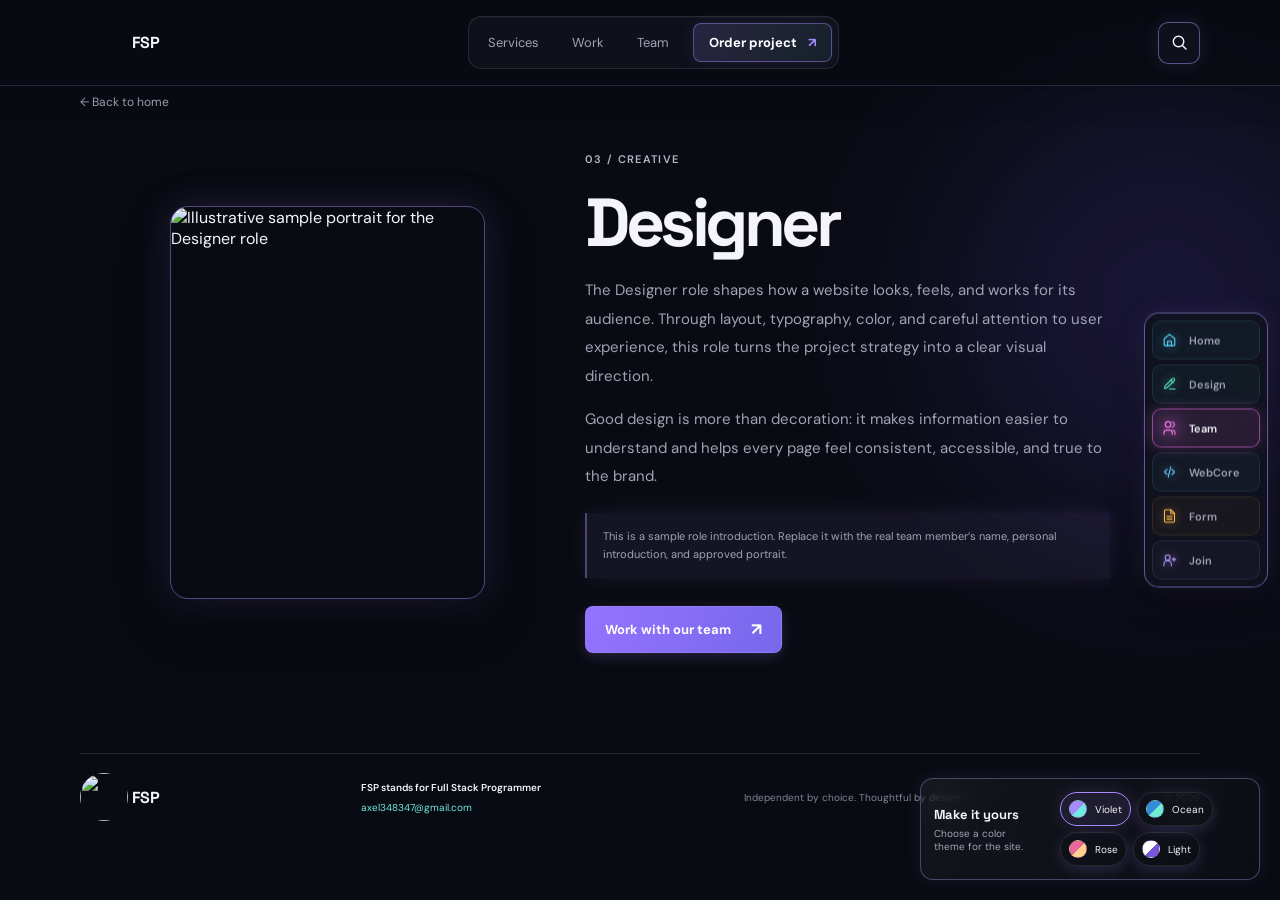
==== commit d3977ce2: "Add files via upload" ====
--- a/designer.html
+++ b/designer.html
@@ -16,7 +16,7 @@
     <header class="site-header">
       <a class="team-brand header-team-brand" href="index.html#home" aria-label="CORE FS PANIC, home"><span class="team-brand-mark" aria-hidden="true"><span>FS</span><i></i></span><span class="team-brand-name"><strong>CORE</strong><span>FS PANIC</span></span></a>
       <button class="menu-toggle" type="button" aria-label="Open navigation" aria-expanded="false"><span></span><span></span></button>
-      <nav class="navigation" aria-label="Main navigation"><a href="services.html">Services</a><a href="work.html">Work</a><a href="index.html#team">Team</a><a class="nav-cta" href="services.html#project-enquiry">Order project <span aria-hidden="true">↗</span></a></nav>
+      <nav class="navigation" aria-label="Main navigation"><a href="services.html">Services</a><a href="work.html">Work</a><a href="team.html" aria-current="page">Team</a><a class="nav-cta" href="services.html#project-enquiry">Order project <span aria-hidden="true">↗</span></a></nav>
     </header>
     <main class="section-wrap">
       <a class="back-link profile-home-link" href="index.html#home">← Back to home</a>
--- a/styles.css
+++ b/styles.css
@@ -34,6 +34,71 @@
 .navigation .nav-cta { padding: 10px 16px; border: 1px solid rgba(165,139,255,.45); border-radius: 8px; color: white; box-shadow: 0 0 18px rgba(165,139,255,.1); }
 .nav-cta span { margin-left: 8px; color: var(--purple); }
 .menu-toggle { display: none; }
+.site-bottom-nav { display: none; }
+@media (min-width: 761px) {
+  .site-bottom-nav {
+    position: fixed;
+    z-index: 50;
+    top: 50%;
+    right: 12px;
+    width: 124px;
+    padding: 7px;
+    display: grid;
+    gap: 5px;
+    border: 1px solid color-mix(in srgb, var(--purple) 48%, var(--line));
+    border-radius: 15px;
+    background: color-mix(in srgb, var(--panel) 94%, transparent);
+    box-shadow: 0 12px 32px rgba(0,0,0,.4), 0 0 24px color-mix(in srgb, var(--purple) 14%, transparent);
+    backdrop-filter: blur(18px);
+    transform: translateY(-50%);
+  }
+  .bottom-nav-link {
+    --bottom-nav-color: var(--cyan);
+    min-height: 39px;
+    display: flex;
+    align-items: center;
+    gap: 12px;
+    padding: 7px 9px;
+    border: 1px solid color-mix(in srgb, var(--bottom-nav-color) 12%, transparent);
+    border-radius: 9px;
+    background: color-mix(in srgb, var(--bottom-nav-color) 4%, transparent);
+    color: var(--muted);
+    font-size: 11px;
+    font-weight: 600;
+    transition: color .2s ease, border-color .2s ease, background .2s ease, box-shadow .2s ease, transform .2s ease;
+  }
+  .bottom-nav-link:nth-child(1) { --bottom-nav-color: #55d8ff; }
+  .bottom-nav-link:nth-child(2) { --bottom-nav-color: #54e5bd; }
+  .bottom-nav-link:nth-child(3) { --bottom-nav-color: #ed78e8; }
+  .bottom-nav-link:nth-child(4) { --bottom-nav-color: #65c9ff; }
+  .bottom-nav-link:nth-child(5) { --bottom-nav-color: #ffb84d; }
+  .bottom-nav-link:nth-child(6) { --bottom-nav-color: #b69aff; }
+  .bottom-nav-link svg {
+    width: 18px;
+    height: 18px;
+    flex: 0 0 18px;
+    fill: none;
+    stroke: var(--bottom-nav-color);
+    stroke-width: 1.7;
+    stroke-linecap: round;
+    stroke-linejoin: round;
+    filter: drop-shadow(0 0 5px color-mix(in srgb, var(--bottom-nav-color) 58%, transparent));
+    transition: filter .2s ease, transform .2s ease;
+  }
+  .bottom-nav-link:hover,
+  .bottom-nav-link.is-active {
+    border-color: color-mix(in srgb, var(--bottom-nav-color) 52%, transparent);
+    background: color-mix(in srgb, var(--bottom-nav-color) 11%, transparent);
+    color: var(--text);
+    box-shadow: 0 0 15px color-mix(in srgb, var(--bottom-nav-color) 19%, transparent);
+  }
+  .bottom-nav-link:hover svg,
+  .bottom-nav-link.is-active svg {
+    filter: drop-shadow(0 0 6px var(--bottom-nav-color)) drop-shadow(0 0 12px color-mix(in srgb, var(--bottom-nav-color) 65%, transparent));
+    transform: scale(1.12);
+  }
+  .bottom-nav-link:focus-visible { outline: 2px solid var(--bottom-nav-color); outline-offset: 2px; }
+}
 .section-wrap { width: min(1120px, calc(100% - 64px)); margin-inline: auto; }
 .hero { min-height: 594px; display: grid; grid-template-columns: 1.1fr .9fr; align-items: center; gap: 20px; padding-top: 28px; padding-bottom: 45px; }
 .eyebrow { margin: 0 0 22px; color: #b4b6c7; font-size: 11px; font-weight: 600; letter-spacing: .12em; text-transform: uppercase; }
@@ -144,6 +209,69 @@
   .navigation.is-open { display: flex; flex-direction: column; }
   .navigation a { padding: 13px 4px; }
   .navigation .nav-cta { margin: 5px 0 8px; padding: 11px 13px; }
+  .site-bottom-nav {
+    position: fixed;
+    z-index: 50;
+    right: 0;
+    bottom: calc(10px + env(safe-area-inset-bottom));
+    left: 0;
+    width: min(650px, calc(100% - 24px));
+    min-height: 64px;
+    margin-inline: auto;
+    padding: 5px;
+    display: grid;
+    grid-template-columns: repeat(6, minmax(0, 1fr));
+    align-items: stretch;
+    gap: 3px;
+    border: 1px solid color-mix(in srgb, var(--cyan) 38%, var(--purple));
+    border-radius: 15px;
+    background: color-mix(in srgb, var(--panel) 92%, transparent);
+    box-shadow: 0 10px 30px rgba(0,0,0,.38), inset 0 1px rgba(255,255,255,.06), 0 0 18px color-mix(in srgb, var(--purple) 12%, transparent);
+    backdrop-filter: blur(18px);
+  }
+  .bottom-nav-link {
+    min-width: 0;
+    display: flex;
+    flex-direction: column;
+    align-items: center;
+    justify-content: center;
+    gap: 3px;
+    padding: 5px 2px;
+    border: 1px solid transparent;
+    border-radius: 10px;
+    color: var(--muted);
+    font-size: 9px;
+    font-weight: 600;
+    line-height: 1;
+    white-space: nowrap;
+    transition: color .2s ease, border-color .2s ease, background .2s ease, box-shadow .2s ease;
+  }
+  .bottom-nav-link svg {
+    width: 18px;
+    height: 18px;
+    fill: none;
+    stroke: var(--purple);
+    stroke-width: 1.7;
+    stroke-linecap: round;
+    stroke-linejoin: round;
+    filter: drop-shadow(0 0 4px color-mix(in srgb, var(--purple) 45%, transparent));
+    transition: color .2s ease, filter .2s ease, transform .2s ease;
+  }
+  .bottom-nav-link:hover,
+  .bottom-nav-link.is-active {
+    border-color: color-mix(in srgb, var(--cyan) 58%, transparent);
+    background: color-mix(in srgb, var(--cyan) 9%, transparent);
+    color: var(--cyan);
+    box-shadow: 0 0 16px color-mix(in srgb, var(--cyan) 12%, transparent);
+  }
+  .bottom-nav-link:hover svg,
+  .bottom-nav-link.is-active svg {
+    stroke: var(--cyan);
+    filter: drop-shadow(0 0 5px var(--cyan)) drop-shadow(0 0 10px color-mix(in srgb, var(--cyan) 65%, transparent));
+    transform: scale(1.12);
+  }
+  .bottom-nav-link:focus-visible { outline: 2px solid var(--cyan); outline-offset: 2px; }
+  body { padding-bottom: calc(80px + env(safe-area-inset-bottom)); }
   .hero { min-height: initial; grid-template-columns: 1fr; gap: 4px; padding-top: 75px; padding-bottom: 25px; }
   .hero-copy { position: relative; z-index: 1; }
   .hero-art { height: 330px; margin-top: -3px; }
@@ -213,6 +341,17 @@
 .team-card:focus-visible { outline: 2px solid var(--cyan); outline-offset: 4px; }
 .team-card img { display: block; width: 100%; aspect-ratio: 4 / 5; border: 2px solid rgba(165,139,255,.32); border-radius: 9px; object-fit: cover; object-position: center 35%; filter: saturate(.82); box-shadow: 0 0 18px rgba(165,139,255,.14); }
 .team-card-copy { padding: 15px 14px 17px; }
+.team-openings { margin-top: 0; border-top: 1px solid var(--line); }
+.team-openings-heading { margin-bottom: 24px; }
+.team-openings-heading .eyebrow { margin-bottom: 10px; color: var(--cyan); }
+.team-openings-heading h2 { font-size: clamp(30px, 4vw, 42px); }
+.team-openings-heading .section-intro { max-width: 520px; margin-top: 12px; }
+.team-opportunity-card { padding: 16px; }
+.team-opportunity-icon { min-height: 130px; display: grid; place-items: center; border: 1px solid color-mix(in srgb, var(--purple) 30%, var(--line)); border-radius: 9px; background: radial-gradient(circle at center, color-mix(in srgb, var(--purple) 20%, transparent), color-mix(in srgb, var(--panel) 84%, transparent)); color: var(--cyan); font-family: var(--font-display); font-size: 46px; }
+.team-opportunity-card .team-card-copy { padding: 15px 0 0; }
+.team-opportunity-card h3 { font-size: 15px; }
+.team-opportunity-card p { display: grid; gap: 11px; }
+.team-apply-link { color: var(--cyan); font-size: 10px; font-weight: 700; }
 .team-role { color: var(--purple); font-size: 8px; font-weight: 700; letter-spacing: .13em; }
 .team-card h3 { margin: 9px 0 5px; font-size: 16px; }
 .team-card p { margin: 0; color: var(--muted); font-size: 10px; line-height: 1.6; }
@@ -295,7 +434,7 @@
 .theme-picker-floating .theme-picker-copy p { font-size: 10px; }
 .theme-picker-floating .theme-options { justify-content: flex-start; gap: 6px; }
 .theme-picker-floating .theme-option { min-height: 34px; padding: 5px 8px; font-size: 10px; }
-@media (max-width: 760px) { .theme-picker-floating { right: 12px; bottom: 12px; width: min(340px, calc(100vw - 24px)); padding: 11px; } }
+@media (max-width: 760px) { .theme-picker-floating { right: 12px; bottom: calc(86px + env(safe-area-inset-bottom)); width: min(340px, calc(100vw - 24px)); padding: 11px; } }
 
 .atelier-visual { display: flex; align-items: center; justify-content: center; background: radial-gradient(ellipse at 50% 75%, #ead2b1, #c6a888 55%, #806c5f); color: #352a25; }
 .atelier-kicker, .atelier-edition { position: absolute; z-index: 2; font-size: 8px; font-weight: 700; letter-spacing: .17em; }
@@ -327,6 +466,51 @@
   .play-circle::after { width: 105px; height: 105px; }
   .play-sticker { right: 16px; }
   .play-title { font-size: 37px; }
+}
+
+/* Website links on the WebCore page */
+.member-websites { margin: 0 0 70px; }
+.member-websites-heading { margin-bottom: 24px; }
+.member-websites-heading .eyebrow { margin-bottom: 10px; color: var(--cyan); }
+.member-websites-heading h2 { font-size: clamp(30px, 4vw, 42px); }
+.member-website-grid { display: grid; grid-template-columns: repeat(2, minmax(0, 1fr)); gap: 18px; }
+.member-website-card {
+  display: block;
+  min-width: 0;
+  padding: clamp(24px, 5vw, 42px);
+  border: 1px solid color-mix(in srgb, var(--purple) 42%, var(--line));
+  border-radius: 15px;
+  background: radial-gradient(ellipse at 90% 0, color-mix(in srgb, var(--purple) 15%, transparent), transparent 55%), linear-gradient(145deg, var(--panel), color-mix(in srgb, var(--bg) 88%, var(--panel)));
+  color: var(--text);
+  box-shadow: 0 12px 38px color-mix(in srgb, var(--purple) 12%, transparent);
+  transition: transform .25s ease, border-color .25s ease, box-shadow .25s ease;
+}
+.member-website-card:hover {
+  transform: translateY(-4px);
+  border-color: var(--cyan);
+  box-shadow: 0 15px 42px color-mix(in srgb, var(--purple) 22%, transparent);
+}
+.member-website-card:focus-visible { outline: 2px solid var(--cyan); outline-offset: 4px; }
+@media (max-width: 600px) { .member-website-grid { grid-template-columns: 1fr; } }
+.member-website-card .eyebrow { margin-bottom: 12px; color: var(--cyan); }
+ .member-website-card h3 { margin: 0 0 12px; font-size: clamp(28px, 4vw, 38px); }
+.member-website-card p { max-width: 600px; margin: 0 0 22px; color: var(--muted); font-size: 13px; line-height: 1.8; }
+.member-website-button {
+  display: inline-flex;
+  align-items: center;
+  gap: 12px;
+  min-height: 42px;
+  padding: 0 16px;
+  border: 1px solid color-mix(in srgb, var(--purple) 55%, transparent);
+  border-radius: 8px;
+  background: color-mix(in srgb, var(--purple) 15%, transparent);
+  color: var(--text);
+  font-size: 12px;
+  font-weight: 700;
+}
+.member-website-button span { color: var(--cyan); }
+@media (prefers-reduced-motion: reduce) {
+  .member-website-card { transition-duration: .01ms; }
 }
 
 /* Service detail pages */
@@ -587,20 +771,6 @@
   .site-header { transition-duration: .01ms; }
 }
 
-.site-header::after {
-  position: absolute;
-  z-index: 2;
-  right: 0;
-  bottom: -1px;
-  left: 0;
-  height: 2px;
-  width: var(--scroll-progress, 0%);
-  background: linear-gradient(90deg, var(--purple), var(--cyan));
-  box-shadow: 0 0 8px var(--purple), 0 0 16px color-mix(in srgb, var(--cyan) 70%, transparent);
-  content: '';
-  pointer-events: none;
-}
-
 /* Homepage destinations now live on their own pages. */
 .home-page #services,
 .home-page #work { display: none; }
@@ -637,6 +807,14 @@
 .form-field select:invalid { color: var(--muted); }
 .form-field option { background: var(--panel); color: var(--text); }
 .form-field-wide, .form-submit { grid-column: 1 / -1; }
+.skill-fieldset { min-width: 0; margin: 0; padding: 0; border: 0; }
+.skill-fieldset legend { margin-bottom: 10px; color: var(--text); font-size: 12px; font-weight: 600; }
+.skill-fieldset legend span { color: var(--muted); font-size: 11px; font-weight: 400; }
+.skill-options { display: grid; grid-template-columns: repeat(2, minmax(0, 1fr)); gap: 9px; }
+.custom-skill-list { display: grid; gap: 10px; }
+.add-skill-button { justify-self: start; cursor: pointer; }
+.form-field .skill-options label { display: flex; align-items: center; gap: 9px; min-height: 42px; padding: 9px 11px; border: 1px solid var(--line); border-radius: 8px; background: color-mix(in srgb, var(--panel) 75%, transparent); color: var(--muted); font-size: 11px; font-weight: 500; cursor: pointer; }
+.form-field .skill-options input[type="checkbox"] { width: 16px; min-height: 16px; flex: 0 0 16px; margin: 0; accent-color: var(--purple); }
 .form-submit { display: flex; align-items: center; flex-wrap: wrap; gap: 16px; }
 .form-submit .button { cursor: pointer; }
 .form-note { margin: 0; color: var(--muted); font-size: 11px; line-height: 1.6; }
@@ -654,7 +832,10 @@
 @media (max-width: 600px) {
   .project-form { grid-template-columns: 1fr; gap: 15px; padding: 19px; }
   .form-field-wide, .form-submit { grid-column: auto; }
-  .form-submit { align-items: flex-start; flex-direction: column; }
+  .form-field input, .form-field select, .form-field textarea { min-height: 48px; font-size: 16px; }
+  .form-field textarea { min-height: 140px; }
+  .form-submit { align-items: stretch; flex-direction: column; }
+  .form-submit .button { width: 100%; min-height: 50px; }
 }
 
 /* FS // PANIC homepage */
@@ -1627,31 +1808,6 @@
 }
 
 /* Footer identity and contact details */
-.site-footer .footer-social-links {
-  display: flex;
-  align-items: center;
-  gap: 9px;
-}
-.site-footer .footer-social-links a {
-  width: 36px;
-  height: 36px;
-  display: grid;
-  place-items: center;
-  border: 1px solid var(--line);
-  border-radius: 9px;
-  background: color-mix(in srgb, var(--panel) 80%, transparent);
-  color: var(--muted);
-  transition: color .2s ease, border-color .2s ease, background .2s ease, transform .2s ease;
-}
-.site-footer .footer-social-links a:hover,
-.site-footer .footer-social-links a:focus-visible {
-  transform: translateY(-2px);
-  border-color: var(--cyan);
-  background: color-mix(in srgb, var(--cyan) 9%, var(--panel));
-  color: var(--cyan);
-}
-.site-footer .footer-social-links a:focus-visible { outline: 2px solid var(--cyan); outline-offset: 3px; }
-.site-footer .footer-social-links svg { width: 18px; height: 18px; fill: none; stroke: currentColor; stroke-width: 1.7; stroke-linecap: round; stroke-linejoin: round; }
 .site-footer .footer-details {
   display: grid;
   gap: 5px;
@@ -1672,7 +1828,6 @@
     row-gap: 12px;
   }
   .site-footer .footer-details { grid-column: 2; }
-  .site-footer .footer-social-links { grid-column: 3; grid-row: 2; }
   .site-footer > p { order: initial; width: auto; grid-column: 1 / -1; }
   .site-footer > span { grid-column: 3; grid-row: 1; }
 }
@@ -1846,36 +2001,125 @@
 }
 body {
   min-width: 0;
-  touch-action: pan-y pinch-zoom;
-}
-
-/* Trim excess vertical space in the shared header. */
-.site-header,
-.site-header.is-scrolled {
-  height: 68px;
-}
-.site-header > .header-logo,
-.site-header .header-team-brand {
-  height: 40px;
-}
-.site-header > .header-logo img,
-.site-header .header-team-brand::before {
-  width: 40px;
-  height: 40px;
-  flex-basis: 40px;
-}
-.site-header.is-scrolled::before {
-  inset: 8px 0;
-}
+  touch-action: pan-y;
+}
+
+/* Keep flexible content inside narrow phone viewports without restricting zoom. */
 @media (max-width: 760px) {
   .site-header,
-  .site-header.is-scrolled {
-    height: 60px;
-  }
-  .site-header.is-scrolled::before {
-    inset: 6px 0;
-  }
+  .site-header > *,
+  .site-footer > *,
+  main,
+  main > *,
+  .section-wrap,
+  .section-wrap > *,
+  .section-wrap > * > * {
+    min-width: 0;
+    max-width: 100%;
+  }
+
   .site-header .navigation {
-    top: 56px;
-  }
-}
+    width: auto;
+    max-width: calc(100vw - 40px);
+  }
+
+  .panic-home .panic-hero,
+  .panic-home .section-block,
+  .project-grid,
+  .service-grid,
+  .template-grid,
+  .team-grid,
+  .venture-grid,
+  .vault-grid,
+  .sdlc-grid {
+    width: 100%;
+  }
+
+  .project-form,
+  .panic-home .quick-pitch,
+  .panic-home .panic-form,
+  .theme-picker-floating,
+  .site-search-dialog {
+    max-width: calc(100vw - 24px);
+  }
+
+  .site-footer .footer-details,
+  .site-footer .footer-details a,
+  .site-footer > p {
+    min-width: 0;
+    overflow-wrap: anywhere;
+  }
+}
+
+@media (max-width: 360px) {
+  .site-header { gap: 6px; }
+  .site-header .site-search-toggle { margin-right: 4px; }
+  .site-footer { column-gap: 8px; }
+  .panic-home .panic-tile { padding: 16px; }
+  .panic-home .metric-row { grid-template-columns: minmax(82px, .7fr) minmax(0, 1fr); }
+  .panic-home .pitch-terminal-bar { flex-wrap: wrap; }
+}
+
+/* Give each bottom navigation icon its own color and selected glow. */
+/* Slightly smaller icons keep the bottom navigation compact. */
+.bottom-nav-link svg {
+  width: 15px;
+  height: 15px;
+  flex-basis: 15px;
+}
+
+@media (max-width: 760px) {
+  .bottom-nav-link:nth-child(1) { --nav-icon-color: #62d8ff; }
+  .bottom-nav-link:nth-child(2) { --nav-icon-color: #b69aff; }
+  .bottom-nav-link:nth-child(3) { --nav-icon-color: #62e6ad; }
+  .bottom-nav-link:nth-child(4) { --nav-icon-color: #ffb45e; }
+  .bottom-nav-link:nth-child(5) { --nav-icon-color: #ff789e; }
+  .bottom-nav-link:nth-child(6) { --nav-icon-color: #f2df69; }
+
+  .bottom-nav-link svg {
+    stroke: var(--nav-icon-color);
+    filter: drop-shadow(0 0 4px color-mix(in srgb, var(--nav-icon-color) 55%, transparent));
+  }
+  .bottom-nav-link:hover,
+  .bottom-nav-link.is-active {
+    border-color: color-mix(in srgb, var(--nav-icon-color) 65%, transparent);
+    background: color-mix(in srgb, var(--nav-icon-color) 10%, transparent);
+    color: var(--nav-icon-color);
+    box-shadow: 0 0 16px color-mix(in srgb, var(--nav-icon-color) 15%, transparent);
+  }
+  .bottom-nav-link:hover svg,
+  .bottom-nav-link.is-active svg {
+    stroke: var(--nav-icon-color);
+    filter: drop-shadow(0 0 6px var(--nav-icon-color)) drop-shadow(0 0 12px color-mix(in srgb, var(--nav-icon-color) 68%, transparent));
+    transform: scale(1.14);
+  }
+}
+
+/* Separate optional Razorpay payment on the Join section. */
+.join-payment {
+  display: grid;
+  grid-template-columns: minmax(0, 1fr) auto;
+  align-items: center;
+  gap: 16px 24px;
+  margin: 0 0 22px;
+  padding: 22px 24px;
+  border: 1px solid color-mix(in srgb, var(--purple) 34%, var(--line));
+  border-radius: 13px;
+  background: linear-gradient(125deg, color-mix(in srgb, var(--purple) 8%, var(--panel)), var(--panel));
+}
+.join-payment-copy .eyebrow { margin-bottom: 8px; color: var(--cyan); }
+.join-payment-copy h3 { margin: 0 0 7px; font-size: 18px; }
+.join-payment-copy > p:last-child { max-width: 520px; margin: 0; color: var(--muted); font-size: 12px; line-height: 1.7; }
+.join-payment-action { display: flex; align-items: center; gap: 18px; }
+.join-payment-amount { display: grid; gap: 3px; margin: 0; white-space: nowrap; }
+.join-payment-amount strong { color: var(--text); font-family: var(--font-display); font-size: 27px; letter-spacing: -.05em; }
+.join-payment-amount span { color: var(--muted); font-size: 9px; }
+.join-payment-action .button { white-space: nowrap; cursor: pointer; }
+.join-payment-status { grid-column: 1 / -1; margin: 0; padding-top: 11px; border-top: 1px solid var(--line); color: var(--muted); font-size: 10px; line-height: 1.6; }
+.join-payment-action button:disabled { cursor: wait; opacity: .72; }
+body[data-theme="light"] .join-payment { background: linear-gradient(125deg, #fff, #f8f7fb); }
+@media (max-width: 600px) {
+  .join-payment { grid-template-columns: 1fr; padding: 19px; }
+  .join-payment-action { align-items: flex-start; flex-direction: column; gap: 12px; }
+  .join-payment-action .button { width: 100%; }
+}
